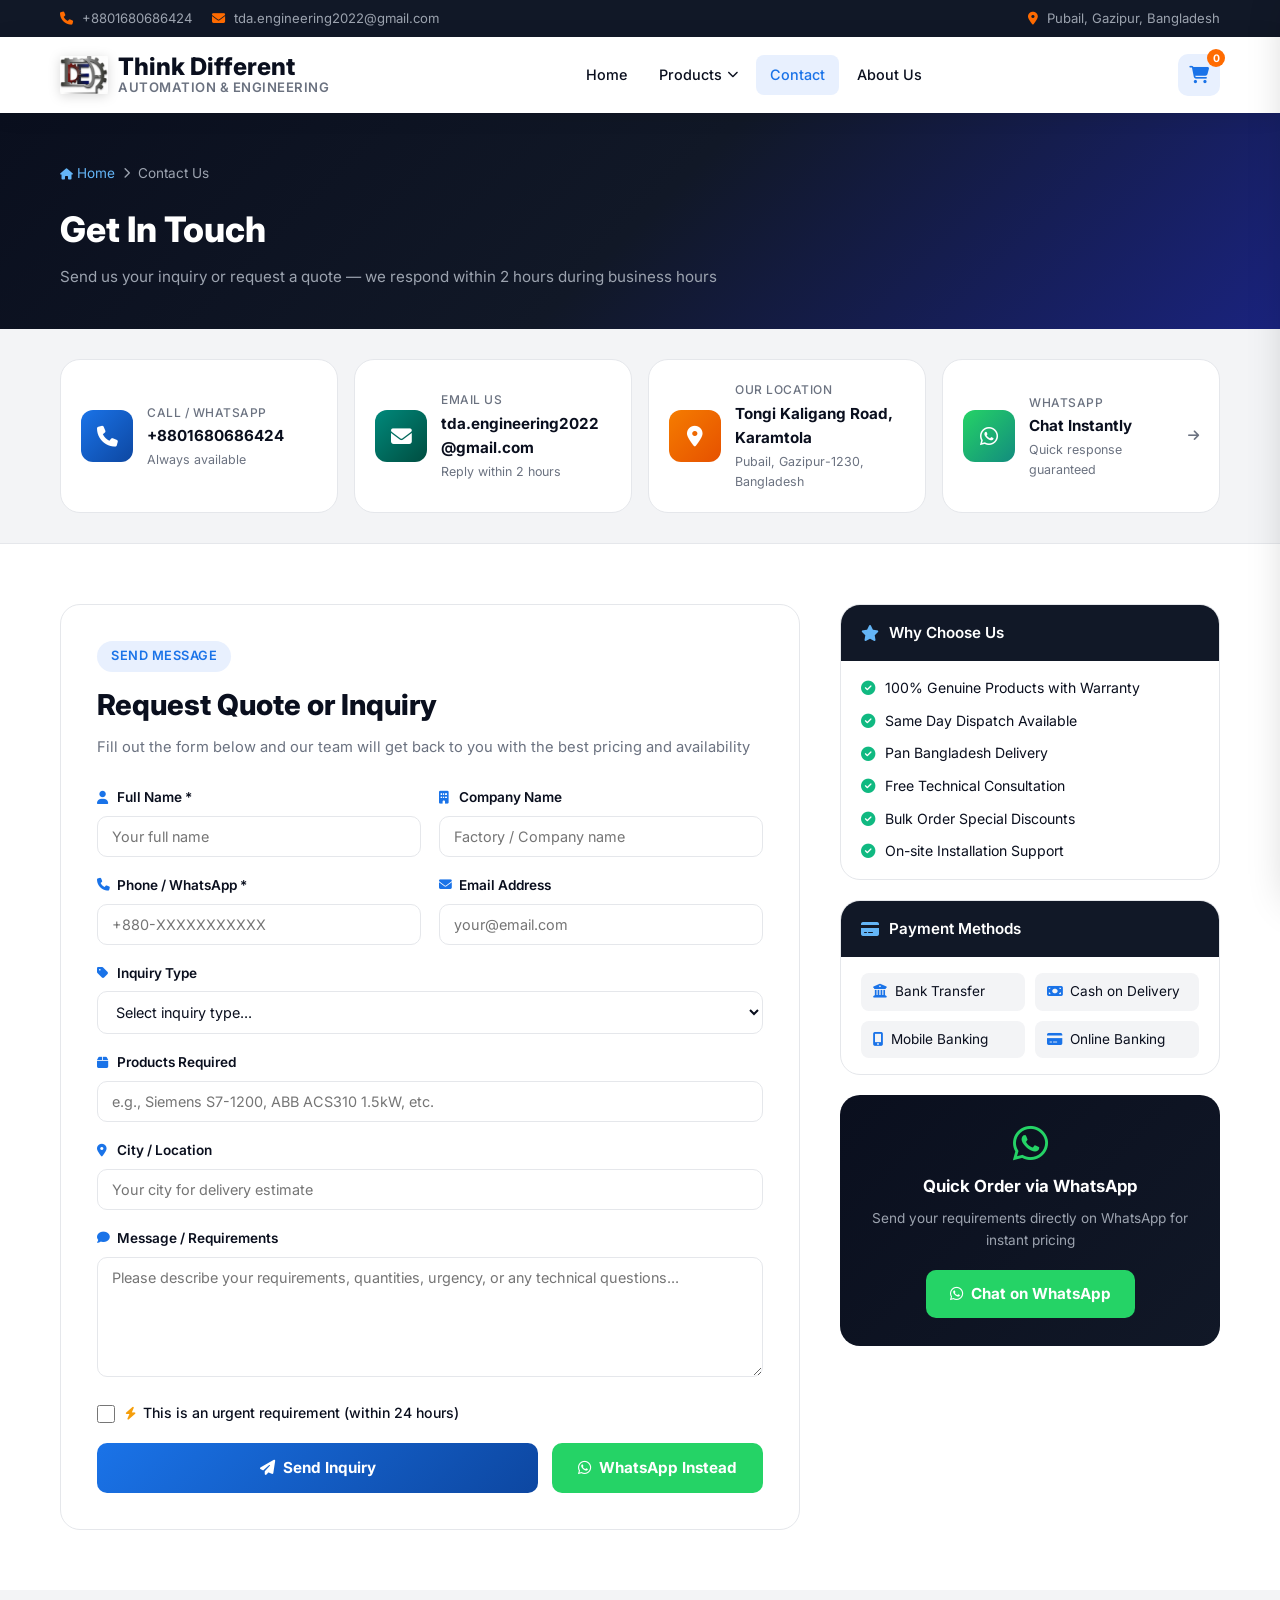
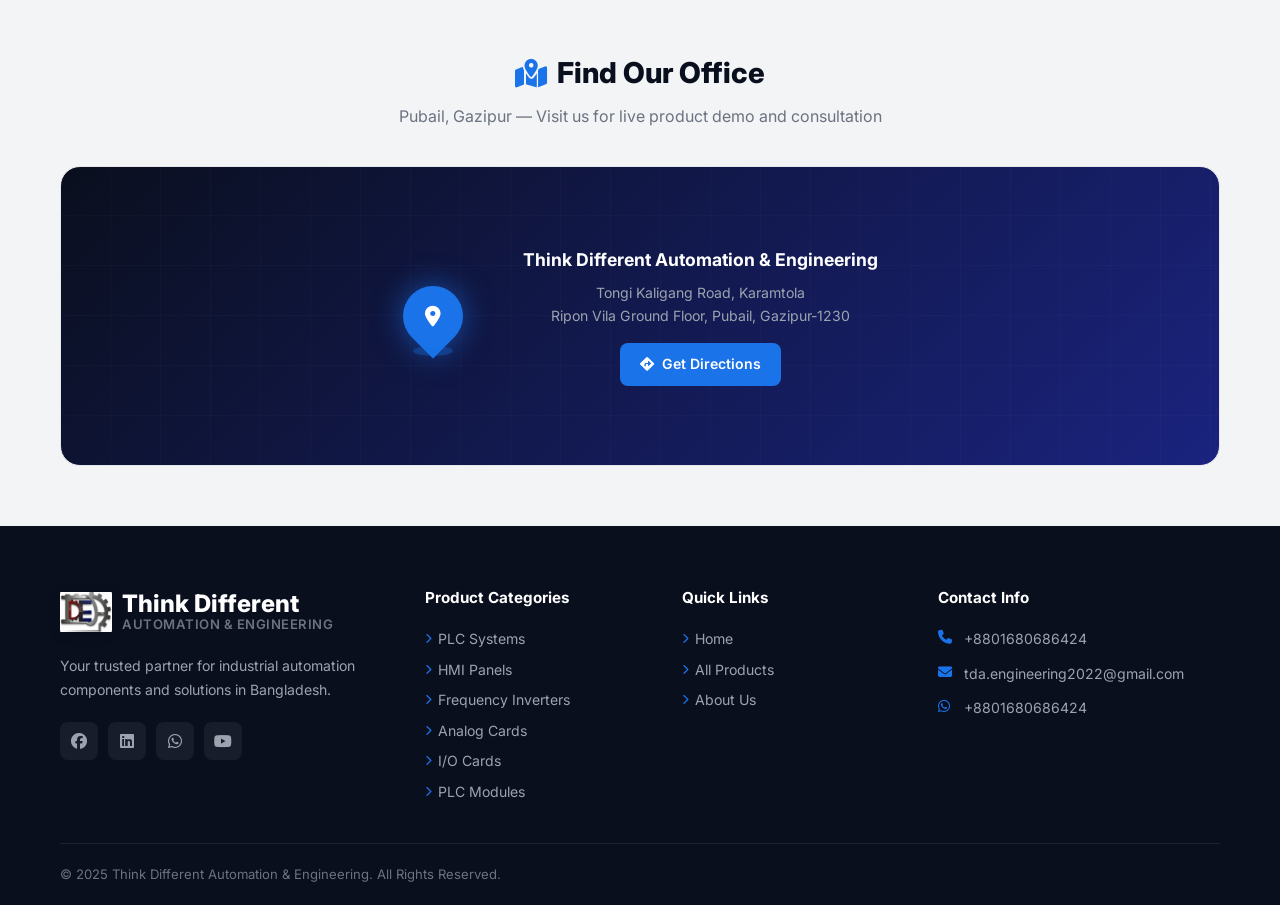
==== contact.html @ ac88e345 "Fix bugs: duplicate div, missing section tag, add About Us nav, fix Maps link" ====
<!DOCTYPE html>
<html lang="en">

<head>
    <meta charset="UTF-8">
    <meta name="viewport" content="width=device-width, initial-scale=1.0">
    <title>Contact Us - Think Different Automation & Engineering</title>
    <link rel="stylesheet" href="css/style.css">
    <link rel="stylesheet" href="css/contact.css">
    <link rel="stylesheet" href="https://cdn.jsdelivr.net/npm/@fortawesome/fontawesome-free@6.4.0/css/all.min.css">
    <link href="https://fonts.googleapis.com/css2?family=Inter:wght@300;400;500;600;700;800&display=swap"
        rel="stylesheet">
</head>

<body>

    <!-- Top Bar -->
    <div class="top-bar">
        <div class="container">
            <div class="top-bar-left">
                <span><i class="fas fa-phone"></i> +8801680686424</span>
                <span><i class="fas fa-envelope"></i> tda.engineering2022@gmail.com</span>
            </div>
            <div class="top-bar-right">
                <span><i class="fas fa-map-marker-alt"></i> Pubail, Gazipur, Bangladesh</span>

            </div>
        </div>
    </div>

    <!-- Header -->
    <header class="header" id="header">
        <div class="container">
            <div class="header-inner">
                <div class="logo" onclick="window.location='index.html'" style="cursor:pointer">
                    <img src="images/logo.png" alt="Think Different Automation & Engineering Logo" class="logo-img">
                    <div class="logo-text">
                        <span class="logo-main">Think Different</span>
                        <span class="logo-sub">Automation & Engineering</span>
                    </div>
                </div>
                <nav class="navbar" id="navbar">
                    <ul class="nav-list">
                        <li><a href="index.html" class="nav-link">Home</a></li>
                        <li class="dropdown">
                            <a href="index.html#categories" class="nav-link">Products <i
                                    class="fas fa-chevron-down"></i></a>
                            <ul class="dropdown-menu">
                                <li><a href="index.html#categories"><i class="fas fa-server"></i> PLC Systems</a></li>
                                <li><a href="index.html#categories"><i class="fas fa-desktop"></i> HMI Panels</a></li>
                                <li><a href="index.html#categories"><i class="fas fa-bolt"></i> Frequency
                                        Inverters</a></li>
                                <li><a href="index.html#categories"><i class="fas fa-wave-square"></i> Analog
                                        Cards</a></li>
                                <li><a href="index.html#categories"><i class="fas fa-plug"></i> Input/Output Cards</a>
                                </li>
                                <li><a href="index.html#categories"><i class="fas fa-puzzle-piece"></i> PLC
                                        Modules</a></li>
                            </ul>
                        </li>
                        <li><a href="contact.html" class="nav-link active">Contact</a></li>
                        <li><a href="index.html#about" class="nav-link">About Us</a></li>
                    </ul>
                </nav>
                <div class="header-actions">
                    <button class="cart-btn" onclick="toggleCart()">
                        <i class="fas fa-shopping-cart"></i>
                        <span class="cart-count" id="cart-count">0</span>
                    </button>
                    <button class="menu-toggle" id="menu-toggle" onclick="toggleMenu()">
                        <i class="fas fa-bars"></i>
                    </button>
                </div>
            </div>
        </div>
    </header>

    <!-- Cart Sidebar -->
    <div class="cart-overlay" id="cart-overlay" onclick="toggleCart()"></div>
    <div class="cart-sidebar" id="cart-sidebar">
        <div class="cart-header">
            <h3><i class="fas fa-shopping-cart"></i> Your Cart</h3>
            <button onclick="toggleCart()"><i class="fas fa-times"></i></button>
        </div>
        <div class="cart-items" id="cart-items">
            <div class="cart-empty">
                <i class="fas fa-box-open"></i>
                <p>Your cart is empty</p>
            </div>
        </div>
        <div class="cart-footer" id="cart-footer" style="display:none;">
            <div class="cart-total">
                <span>Total:</span>
                <span id="cart-total-price">BDT 0</span>
            </div>
            <button class="btn-checkout" onclick="requestQuote()">
                <i class="fas fa-file-invoice"></i> Request Quote
            </button>
        </div>
    </div>

    <!-- Page Hero -->
    <section class="page-hero">
        <div class="container">
            <div class="breadcrumb">
                <a href="index.html"><i class="fas fa-home"></i> Home</a>
                <i class="fas fa-chevron-right"></i>
                <span>Contact Us</span>
            </div>
            <h1>Get In Touch</h1>
            <p>Send us your inquiry or request a quote — we respond within 2 hours during business hours</p>
        </div>
    </section>

    <!-- Contact Info Cards -->
    <section class="contact-info-strip">
        <div class="container">
            <div class="info-cards">
                <div class="info-card">
                    <div class="info-icon" style="background: linear-gradient(135deg, #1a73e8, #0d47a1)">
                        <i class="fas fa-phone"></i>
                    </div>
                    <div class="info-details">
                        <span>Call / WhatsApp</span>
                        <strong>+8801680686424</strong>
                        <small>Always available</small>
                    </div>
                </div>
                <div class="info-card">
                    <div class="info-icon" style="background: linear-gradient(135deg, #00897b, #004d40)">
                        <i class="fas fa-envelope"></i>
                    </div>
                    <div class="info-details">
                        <span>Email Us</span>
                        <strong>tda.engineering2022@gmail.com</strong>
                        <small>Reply within 2 hours</small>
                    </div>
                </div>
                <div class="info-card">
                    <div class="info-icon" style="background: linear-gradient(135deg, #f57c00, #e65100)">
                        <i class="fas fa-map-marker-alt"></i>
                    </div>
                    <div class="info-details">
                        <span>Our Location</span>
                        <strong>Tongi Kaligang Road, Karamtola</strong>
                        <small>Pubail, Gazipur-1230, Bangladesh</small>
                    </div>
                </div>
                <div class="info-card clickable" onclick="window.open('https://wa.me/8801680686424', '_blank')">
                    <div class="info-icon" style="background: linear-gradient(135deg, #25d366, #128c7e)">
                        <i class="fab fa-whatsapp"></i>
                    </div>
                    <div class="info-details">
                        <span>WhatsApp</span>
                        <strong>Chat Instantly</strong>
                        <small>Quick response guaranteed</small>
                    </div>
                    <div class="info-arrow"><i class="fas fa-arrow-right"></i></div>
                </div>
            </div>
        </div>
    </section>

    <!-- Contact Form + Details -->
    <section class="contact-section">
        <div class="container">
            <div class="contact-grid">

                <!-- Contact Form -->
                <div class="contact-form-wrap">
                    <div class="form-header">
                        <span class="section-badge">Send Message</span>
                        <h2>Request Quote or Inquiry</h2>
                        <p>Fill out the form below and our team will get back to you with the best pricing and
                            availability</p>
                    </div>

                    <form id="contact-form" class="contact-form">
                        <div class="form-row">
                            <div class="form-group">
                                <label><i class="fas fa-user"></i> Full Name *</label>
                                <input type="text" name="name" placeholder="Your full name" required>
                            </div>
                            <div class="form-group">
                                <label><i class="fas fa-building"></i> Company Name</label>
                                <input type="text" name="company" placeholder="Factory / Company name">
                            </div>
                        </div>
                        <div class="form-row">
                            <div class="form-group">
                                <label><i class="fas fa-phone"></i> Phone / WhatsApp *</label>
                                <input type="tel" name="phone" placeholder="+880-XXXXXXXXXXX" required>
                            </div>
                            <div class="form-group">
                                <label><i class="fas fa-envelope"></i> Email Address</label>
                                <input type="email" name="email" placeholder="your@email.com">
                            </div>
                        </div>
                        <div class="form-group">
                            <label><i class="fas fa-tag"></i> Inquiry Type</label>
                            <select name="type">
                                <option value="">Select inquiry type...</option>
                                <option value="quote">Request Quote / Price</option>
                                <option value="availability">Check Availability</option>
                                <option value="technical">Technical Support</option>
                                <option value="bulk">Bulk Order Discount</option>
                                <option value="repair">Repair / Service</option>
                                <option value="other">Other</option>
                            </select>
                        </div>
                        <div class="form-group">
                            <label><i class="fas fa-box"></i> Products Required</label>
                            <input type="text" name="products"
                                placeholder="e.g., Siemens S7-1200, ABB ACS310 1.5kW, etc.">
                        </div>
                        <div class="form-group">
                            <label><i class="fas fa-map-marker-alt"></i> City / Location</label>
                            <input type="text" name="city" placeholder="Your city for delivery estimate">
                        </div>
                        <div class="form-group">
                            <label><i class="fas fa-comment"></i> Message / Requirements</label>
                            <textarea name="message" rows="5"
                                placeholder="Please describe your requirements, quantities, urgency, or any technical questions..."></textarea>
                        </div>
                        <div class="form-group">
                            <label class="checkbox-label">
                                <input type="checkbox" name="urgent">
                                <span><i class="fas fa-bolt" style="color:#f59e0b"></i> This is an urgent requirement
                                    (within 24 hours)</span>
                            </label>
                        </div>
                        <div class="form-actions">
                            <button type="submit" class="btn-submit">
                                <i class="fas fa-paper-plane"></i> Send Inquiry
                            </button>
                            <a href="https://wa.me/8801680686424?text=Hello, I need information about your products."
                                class="btn-whatsapp" target="_blank">
                                <i class="fab fa-whatsapp"></i> WhatsApp Instead
                            </a>
                        </div>
                        <div class="form-success" id="form-success" style="display:none">
                            <i class="fas fa-check-circle"></i>
                            <div>
                                <strong>Inquiry Submitted Successfully!</strong>
                                <p>Our team will contact you within 2 hours. Thank you!</p>
                            </div>
                        </div>
                    </form>
                </div>

                <!-- Sidebar Info -->
                <div class="contact-sidebar">

                    <!-- Why Customers Love Us -->
                    <div class="sidebar-card">
                        <div class="sidebar-card-header">
                            <i class="fas fa-star"></i>
                            <h3>Why Choose Us</h3>
                        </div>
                        <div class="trust-list">
                            <div class="trust-item">
                                <i class="fas fa-check-circle"></i>
                                <span>100% Genuine Products with Warranty</span>
                            </div>
                            <div class="trust-item">
                                <i class="fas fa-check-circle"></i>
                                <span>Same Day Dispatch Available</span>
                            </div>
                            <div class="trust-item">
                                <i class="fas fa-check-circle"></i>
                                <span>Pan Bangladesh Delivery</span>
                            </div>
                            <div class="trust-item">
                                <i class="fas fa-check-circle"></i>
                                <span>Free Technical Consultation</span>
                            </div>
                            <div class="trust-item">
                                <i class="fas fa-check-circle"></i>
                                <span>Bulk Order Special Discounts</span>
                            </div>
                            <div class="trust-item">
                                <i class="fas fa-check-circle"></i>
                                <span>On-site Installation Support</span>
                            </div>
                        </div>
                    </div>

                    <!-- Payment Methods -->
                    <div class="sidebar-card">
                        <div class="sidebar-card-header">
                            <i class="fas fa-credit-card"></i>
                            <h3>Payment Methods</h3>
                        </div>
                        <div class="payment-methods">
                            <div class="payment-item"><i class="fas fa-university"></i> Bank Transfer</div>
                            <div class="payment-item"><i class="fas fa-money-bill"></i> Cash on Delivery</div>
                            <div class="payment-item"><i class="fas fa-mobile-alt"></i> Mobile Banking</div>
                            <div class="payment-item"><i class="fas fa-credit-card"></i> Online Banking</div>
                        </div>
                    </div>

                    <!-- Quick Contact -->
                    <div class="sidebar-card cta-card">
                        <i class="fab fa-whatsapp" style="font-size:2.5rem;color:#25d366;margin-bottom:10px"></i>
                        <h3>Quick Order via WhatsApp</h3>
                        <p>Send your requirements directly on WhatsApp for instant pricing</p>
                        <a href="https://wa.me/8801680686424?text=Hello! I need industrial automation parts."
                            target="_blank" class="btn-whatsapp-large">
                            <i class="fab fa-whatsapp"></i> Chat on WhatsApp
                        </a>
                    </div>
                </div>
            </div>
        </div>
    </section>

    <!-- Map Section -->
    <section class="map-section">
        <div class="container">
            <div class="map-header">
                <h2><i class="fas fa-map-marked-alt"></i> Find Our Office</h2>
                <p>Pubail, Gazipur — Visit us for live product demo and consultation</p>
            </div>
            <div class="map-placeholder">
                <div class="map-pin-animation">
                    <div class="map-pin"><i class="fas fa-map-marker-alt"></i></div>
                    <div class="map-pulse"></div>
                </div>
                <div class="map-info">
                    <h3>Think Different Automation & Engineering</h3>
                    <p>Tongi Kaligang Road, Karamtola<br>
                        Ripon Vila Ground Floor, Pubail, Gazipur-1230</p>
                    <a href="https://maps.google.com/?q=Tongi+Kaligang+Road,+Karamtola,+Pubail,+Gazipur,+Bangladesh"
                        target="_blank" class="btn-directions">
                        <i class="fas fa-directions"></i> Get Directions
                    </a>
                </div>
            </div>
        </div>
    </section>

    <!-- Footer -->
    <footer class="footer">
        <div class="container">
            <div class="footer-grid">
                <div class="footer-brand">
                    <div class="logo">
                        <img src="images/logo.png" alt="Think Different Automation & Engineering Logo" class="logo-img">
                        <div class="logo-text">
                            <span class="logo-main">Think Different</span>
                            <span class="logo-sub">Automation & Engineering</span>
                        </div>
                    </div>
                    <p>Your trusted partner for industrial automation components and solutions in Bangladesh.</p>
                    <div class="social-links">
                        <a href="#"><i class="fab fa-facebook"></i></a>
                        <a href="#"><i class="fab fa-linkedin"></i></a>
                        <a href="#"><i class="fab fa-whatsapp"></i></a>
                        <a href="#"><i class="fab fa-youtube"></i></a>
                    </div>
                </div>
                <div class="footer-links">
                    <h4>Product Categories</h4>
                    <ul>
                        <li><a href="index.html#categories"><i class="fas fa-chevron-right"></i> PLC Systems</a></li>
                        <li><a href="index.html#categories"><i class="fas fa-chevron-right"></i> HMI Panels</a></li>
                        <li><a href="index.html#categories"><i class="fas fa-chevron-right"></i> Frequency
                                Inverters</a></li>
                        <li><a href="index.html#categories"><i class="fas fa-chevron-right"></i> Analog Cards</a>
                        </li>
                        <li><a href="index.html#categories"><i class="fas fa-chevron-right"></i> I/O Cards</a></li>
                        <li><a href="index.html#categories"><i class="fas fa-chevron-right"></i> PLC Modules</a></li>
                    </ul>
                </div>
                <div class="footer-links">
                    <h4>Quick Links</h4>
                    <ul>
                        <li><a href="index.html"><i class="fas fa-chevron-right"></i> Home</a></li>
                        <li><a href="index.html#categories"><i class="fas fa-chevron-right"></i> All Products</a></li>
                        <li><a href="index.html#about"><i class="fas fa-chevron-right"></i> About Us</a></li>
                    </ul>
                </div>
                <div class="footer-contact">
                    <h4>Contact Info</h4>
                    <div class="contact-item"><i class="fas fa-phone"></i><span>+8801680686424</span></div>
                    <div class="contact-item"><i class="fas fa-envelope"></i><span>tda.engineering2022@gmail.com</span>
                    </div>
                    <div class="contact-item"><i class="fab fa-whatsapp"></i><span>+8801680686424</span></div>
                </div>
            </div>
            <div class="footer-bottom">
                <p>&copy; 2025 Think Different Automation & Engineering. All Rights Reserved.</p>
            </div>
        </div>
    </footer>

    <!-- Quote Modal -->
    <div class="modal-overlay" id="modal-overlay">
        <div class="modal">
            <div class="modal-header">
                <h3><i class="fas fa-file-invoice"></i> Request a Quote</h3>
                <button onclick="closeModal()"><i class="fas fa-times"></i></button>
            </div>
            <div class="modal-body">
                <p>Your cart items will be sent as a quote request:</p>
                <div id="modal-cart-list"></div>
                <form id="quote-form">
                    <div class="form-row">
                        <div class="form-group">
                            <label>Full Name *</label>
                            <input type="text" placeholder="Your name" required>
                        </div>
                        <div class="form-group">
                            <label>Phone / WhatsApp *</label>
                            <input type="tel" placeholder="+880-XXXXXXXXXXX" required>
                        </div>
                    </div>
                    <div class="form-group">
                        <label>Email</label>
                        <input type="email" placeholder="your@email.com">
                    </div>
                    <div class="form-group">
                        <label>Company Name</label>
                        <input type="text" placeholder="Company or Factory name">
                    </div>
                    <div class="form-group">
                        <label>Additional Notes</label>
                        <textarea placeholder="Delivery location, urgency, special requirements..."></textarea>
                    </div>
                    <button type="submit" class="btn-primary" style="width:100%">
                        <i class="fas fa-paper-plane"></i> Submit Quote Request
                    </button>
                </form>
            </div>
        </div>
    </div>

    <script src="js/products-data.js"></script>
    <script>
        // Mobile menu
        function toggleMenu() {
            const navbar = document.getElementById('navbar');
            const toggle = document.getElementById('menu-toggle');
            navbar.classList.toggle('open');
            toggle.innerHTML = navbar.classList.contains('open')
                ? '<i class="fas fa-times"></i>'
                : '<i class="fas fa-bars"></i>';
        }
        // Header scroll
        window.addEventListener('scroll', () => {
            document.getElementById('header').classList.toggle('scrolled', window.scrollY > 50);
        });
        // Form submit
        document.getElementById('contact-form').addEventListener('submit', function (e) {
            e.preventDefault();

            const btn = this.querySelector('.btn-submit');
            btn.innerHTML = '<i class="fas fa-spinner fa-spin"></i> Arranging Email...';
            btn.disabled = true;

            // Gather form data
            const name = this.querySelector('[name="name"]').value;
            const company = this.querySelector('[name="company"]').value;
            const phone = this.querySelector('[name="phone"]').value;
            const email = this.querySelector('[name="email"]').value;
            const type = this.querySelector('[name="type"]').value;
            const products = this.querySelector('[name="products"]').value;
            const city = this.querySelector('[name="city"]').value;
            const message = this.querySelector('[name="message"]').value;
            const urgent = this.querySelector('[name="urgent"]').checked ? 'Yes' : 'No';

            const subject = encodeURIComponent(`New Inquiry (${type || 'General'}) from ${name}`);
            const bodyText = `Hello Think Different Automation,

I have submitted an inquiry via your website contact form:

Customer Details:
Name: ${name}
Company Form: ${company || 'N/A'}
Phone/WhatsApp: ${phone}
Email: ${email || 'N/A'}
City/Location: ${city || 'N/A'}

Inquiry Type: ${type || 'General'}
Products Required: ${products || 'N/A'}
Urgent Requirement: ${urgent}

Message:
${message || 'N/A'}

Thank you.`;
            const body = encodeURIComponent(bodyText);

            // Open mail client
            window.location.href = `mailto:tda.engineering2022@gmail.com?subject=${subject}&body=${body}`;

            setTimeout(() => {
                this.reset();
                document.getElementById('form-success').style.display = 'flex';
                btn.innerHTML = '<i class="fas fa-paper-plane"></i> Send Inquiry';
                btn.disabled = false;
                setTimeout(() => {
                    document.getElementById('form-success').style.display = 'none';
                }, 5000);
            }, 1500);
        });
    </script>
</body>

</html>
---- css/style.css ----
/* ===== ROOT VARIABLES ===== */
:root {
    --primary: #1a73e8;
    --primary-dark: #0d47a1;
    --primary-light: #e8f0fe;
    --accent: #ff6b00;
    --accent-dark: #e65100;
    --dark: #0a0f1e;
    --dark2: #111827;
    --dark3: #1f2937;
    --gray: #6b7280;
    --gray-light: #f3f4f6;
    --white: #ffffff;
    --border: #e5e7eb;
    --success: #10b981;
    --shadow: 0 4px 24px rgba(0,0,0,0.08);
    --shadow-lg: 0 12px 40px rgba(0,0,0,0.15);
    --radius: 12px;
    --radius-lg: 20px;
    --transition: all 0.3s ease;
}

/* ===== RESET ===== */
*, *::before, *::after { box-sizing: border-box; margin: 0; padding: 0; }
html { scroll-behavior: smooth; }
body {
    font-family: 'Inter', sans-serif;
    background: var(--white);
    color: var(--dark);
    line-height: 1.6;
    overflow-x: hidden;
}
a { text-decoration: none; color: inherit; transition: var(--transition); }
ul { list-style: none; }
img { max-width: 100%; }
button { cursor: pointer; border: none; outline: none; background: none; font-family: inherit; }

.container {
    max-width: 1200px;
    margin: 0 auto;
    padding: 0 20px;
}

/* ===== TOP BAR ===== */
.top-bar {
    background: var(--dark2);
    padding: 8px 0;
    font-size: 0.82rem;
    color: #9ca3af;
}
.top-bar .container {
    display: flex;
    justify-content: space-between;
    align-items: center;
    gap: 10px;
    flex-wrap: wrap;
}
.top-bar-left, .top-bar-right {
    display: flex;
    gap: 20px;
    align-items: center;
}
.top-bar span i {
    margin-right: 5px;
    color: var(--accent);
}

/* ===== HEADER ===== */
.header {
    position: sticky;
    top: 0;
    z-index: 1000;
    background: var(--white);
    box-shadow: 0 2px 20px rgba(0,0,0,0.1);
    transition: var(--transition);
}
.header.scrolled {
    box-shadow: 0 4px 30px rgba(0,0,0,0.15);
}
.header-inner {
    display: flex;
    align-items: center;
    justify-content: space-between;
    gap: 20px;
    padding: 14px 0;
}

/* Logo */
.logo {
    display: flex;
    align-items: center;
    gap: 10px;
    flex-shrink: 0;
}
.logo-icon {
    width: 44px;
    height: 44px;
    background: linear-gradient(135deg, var(--primary), var(--primary-dark));
    border-radius: 10px;
    display: flex;
    align-items: center;
    justify-content: center;
    color: white;
    font-size: 1.3rem;
}
/* Logo Image */
.logo-img {
    width: 48px;
    height: 48px;
    object-fit: contain;
    border-radius: 8px;
    flex-shrink: 0;
    filter: drop-shadow(0 2px 6px rgba(0,0,0,0.15));
    transition: var(--transition);
}
.logo:hover .logo-img {
    transform: scale(1.05);
    filter: drop-shadow(0 4px 10px rgba(0,0,0,0.25));
}
/* Footer logo image - slightly larger */
.footer .logo-img {
    width: 52px;
    height: 52px;
}

.logo-text {
    display: flex;
    flex-direction: column;
    line-height: 1.2;
}
.logo-main {
    font-size: 1.5rem;
    font-weight: 800;
    color: var(--dark);
    line-height: 1.1;
}
.logo-sub {
    font-size: 0.82rem;
    color: var(--gray);
    font-weight: 600;
    letter-spacing: 0.5px;
    text-transform: uppercase;
}

/* Navbar */
.navbar { flex: 1; display: flex; justify-content: center; }
.nav-list {
    display: flex;
    align-items: center;
    gap: 4px;
}
.nav-link {
    padding: 8px 14px;
    border-radius: 8px;
    font-size: 0.9rem;
    font-weight: 500;
    color: var(--dark);
    transition: var(--transition);
    display: flex;
    align-items: center;
    gap: 5px;
}
.nav-link:hover, .nav-link.active {
    color: var(--primary);
    background: var(--primary-light);
}
.nav-link i { font-size: 0.7rem; }

/* Dropdown */
.dropdown { position: relative; }
.dropdown-menu {
    position: absolute;
    top: calc(100% + 8px);
    left: 0;
    background: var(--white);
    border-radius: var(--radius);
    box-shadow: var(--shadow-lg);
    min-width: 220px;
    padding: 8px;
    opacity: 0;
    pointer-events: none;
    transform: translateY(-10px);
    transition: var(--transition);
    border: 1px solid var(--border);
    z-index: 100;
}
.dropdown:hover .dropdown-menu {
    opacity: 1;
    pointer-events: all;
    transform: translateY(0);
}
.dropdown-menu li a {
    display: flex;
    align-items: center;
    gap: 10px;
    padding: 10px 12px;
    border-radius: 8px;
    font-size: 0.88rem;
    color: var(--dark);
    transition: var(--transition);
}
.dropdown-menu li a:hover {
    background: var(--primary-light);
    color: var(--primary);
}
.dropdown-menu li a i {
    width: 18px;
    text-align: center;
    color: var(--primary);
}

/* Header Actions */
.header-actions { display: flex; align-items: center; gap: 10px; }
.cart-btn {
    position: relative;
    width: 42px;
    height: 42px;
    background: var(--primary-light);
    border-radius: 10px;
    display: flex;
    align-items: center;
    justify-content: center;
    font-size: 1.1rem;
    color: var(--primary);
    transition: var(--transition);
}
.cart-btn:hover { background: var(--primary); color: white; }
.cart-count {
    position: absolute;
    top: -5px;
    right: -5px;
    background: var(--accent);
    color: white;
    font-size: 0.65rem;
    font-weight: 700;
    width: 18px;
    height: 18px;
    border-radius: 50%;
    display: flex;
    align-items: center;
    justify-content: center;
}
.menu-toggle {
    display: none;
    width: 42px;
    height: 42px;
    background: var(--gray-light);
    border-radius: 10px;
    align-items: center;
    justify-content: center;
    font-size: 1.1rem;
    color: var(--dark);
}

/* ===== CART SIDEBAR ===== */
.cart-overlay {
    position: fixed;
    inset: 0;
    background: rgba(0,0,0,0.4);
    z-index: 2000;
    opacity: 0;
    pointer-events: none;
    transition: var(--transition);
}
.cart-overlay.active {
    opacity: 1;
    pointer-events: all;
}
.cart-sidebar {
    position: fixed;
    top: 0;
    right: -420px;
    width: 400px;
    height: 100vh;
    background: var(--white);
    z-index: 2001;
    display: flex;
    flex-direction: column;
    box-shadow: -10px 0 40px rgba(0,0,0,0.2);
    transition: right 0.35s cubic-bezier(0.25, 0.46, 0.45, 0.94);
}
.cart-sidebar.open { right: 0; }
.cart-header {
    display: flex;
    justify-content: space-between;
    align-items: center;
    padding: 20px 24px;
    border-bottom: 1px solid var(--border);
    background: var(--dark2);
    color: white;
}
.cart-header h3 {
    font-size: 1.1rem;
    font-weight: 600;
    display: flex;
    align-items: center;
    gap: 8px;
}
.cart-header button {
    color: white;
    font-size: 1.2rem;
    opacity: 0.7;
    transition: var(--transition);
}
.cart-header button:hover { opacity: 1; }
.cart-items {
    flex: 1;
    overflow-y: auto;
    padding: 16px;
}
.cart-empty {
    display: flex;
    flex-direction: column;
    align-items: center;
    justify-content: center;
    height: 100%;
    color: var(--gray);
    gap: 12px;
}
.cart-empty i { font-size: 3rem; opacity: 0.3; }
.cart-item {
    display: flex;
    gap: 12px;
    padding: 14px;
    border: 1px solid var(--border);
    border-radius: var(--radius);
    margin-bottom: 10px;
    align-items: center;
}
.cart-item-icon {
    width: 44px;
    height: 44px;
    background: var(--primary-light);
    border-radius: 8px;
    display: flex;
    align-items: center;
    justify-content: center;
    font-size: 1.2rem;
    color: var(--primary);
    flex-shrink: 0;
}
.cart-item-info { flex: 1; min-width: 0; }
.cart-item-name {
    font-size: 0.85rem;
    font-weight: 600;
    color: var(--dark);
    white-space: nowrap;
    overflow: hidden;
    text-overflow: ellipsis;
}
.cart-item-price { font-size: 0.82rem; color: var(--primary); font-weight: 600; }
.cart-item-qty {
    display: flex;
    align-items: center;
    gap: 8px;
}
.qty-btn {
    width: 26px;
    height: 26px;
    background: var(--gray-light);
    border-radius: 6px;
    font-size: 0.9rem;
    display: flex;
    align-items: center;
    justify-content: center;
    transition: var(--transition);
    font-weight: 700;
}
.qty-btn:hover { background: var(--primary); color: white; }
.qty-num { font-size: 0.9rem; font-weight: 600; min-width: 20px; text-align: center; }
.cart-item-remove { color: #ef4444; font-size: 0.9rem; padding: 4px; transition: var(--transition); }
.cart-item-remove:hover { transform: scale(1.2); }
.cart-footer {
    padding: 16px 24px;
    border-top: 1px solid var(--border);
    background: var(--gray-light);
}
.cart-total {
    display: flex;
    justify-content: space-between;
    font-size: 1rem;
    font-weight: 700;
    margin-bottom: 12px;
}
.btn-checkout {
    width: 100%;
    padding: 12px;
    background: linear-gradient(135deg, var(--primary), var(--primary-dark));
    color: white;
    border-radius: 10px;
    font-size: 0.95rem;
    font-weight: 600;
    display: flex;
    align-items: center;
    justify-content: center;
    gap: 8px;
    transition: var(--transition);
}
.btn-checkout:hover { transform: translateY(-2px); box-shadow: 0 6px 20px rgba(26,115,232,0.4); }

/* ===== HERO SECTION ===== */
.hero {
    background: linear-gradient(135deg, #0a0f1e 0%, #111827 50%, #1a237e 100%);
    padding: 90px 0 80px;
    position: relative;
    overflow: hidden;
    min-height: 80vh;
    display: flex;
    align-items: center;
}
.hero-bg-animation {
    position: absolute;
    inset: 0;
    background: 
        radial-gradient(circle at 20% 50%, rgba(26,115,232,0.15) 0%, transparent 50%),
        radial-gradient(circle at 80% 20%, rgba(255,107,0,0.1) 0%, transparent 40%),
        radial-gradient(circle at 60% 80%, rgba(26,115,232,0.1) 0%, transparent 40%);
    pointer-events: none;
}
.hero .container {
    display: grid;
    grid-template-columns: 1fr 1fr;
    gap: 60px;
    align-items: center;
    position: relative;
    z-index: 1;
}
.hero-badge {
    display: inline-flex;
    align-items: center;
    gap: 6px;
    background: rgba(26,115,232,0.2);
    border: 1px solid rgba(26,115,232,0.4);
    color: #64b5f6;
    padding: 6px 14px;
    border-radius: 50px;
    font-size: 0.8rem;
    font-weight: 500;
    margin-bottom: 20px;
}
.hero-title {
    font-size: 3.2rem;
    font-weight: 800;
    color: white;
    line-height: 1.15;
    margin-bottom: 20px;
}
.gradient-text {
    background: linear-gradient(135deg, #64b5f6, var(--accent));
    -webkit-background-clip: text;
    -webkit-text-fill-color: transparent;
    background-clip: text;
}
.hero-desc {
    color: #9ca3af;
    font-size: 1rem;
    line-height: 1.8;
    margin-bottom: 32px;
}
.hero-btns {
    display: flex;
    gap: 14px;
    flex-wrap: wrap;
    margin-bottom: 40px;
}
.btn-primary {
    display: inline-flex;
    align-items: center;
    gap: 8px;
    padding: 13px 26px;
    background: linear-gradient(135deg, var(--primary), var(--primary-dark));
    color: white;
    border-radius: 10px;
    font-size: 0.95rem;
    font-weight: 600;
    transition: var(--transition);
    border: none;
}
.btn-primary:hover {
    transform: translateY(-3px);
    box-shadow: 0 10px 30px rgba(26,115,232,0.4);
    color: white;
}
.btn-secondary {
    display: inline-flex;
    align-items: center;
    gap: 8px;
    padding: 13px 26px;
    background: rgba(255,255,255,0.08);
    border: 1px solid rgba(255,255,255,0.2);
    color: white;
    border-radius: 10px;
    font-size: 0.95rem;
    font-weight: 600;
    transition: var(--transition);
}
.btn-secondary:hover {
    background: rgba(255,255,255,0.15);
    transform: translateY(-3px);
    color: white;
}
.hero-stats {
    display: flex;
    align-items: center;
    gap: 24px;
    flex-wrap: wrap;
}
.stat { text-align: center; }
.stat-num {
    display: block;
    font-size: 1.6rem;
    font-weight: 800;
    color: white;
}
.stat-label {
    font-size: 0.75rem;
    color: #6b7280;
    font-weight: 500;
    text-transform: uppercase;
    letter-spacing: 0.5px;
}
.stat-divider {
    width: 1px;
    height: 36px;
    background: rgba(255,255,255,0.15);
}

/* Hero Visual */
.hero-visual { display: flex; justify-content: center; align-items: center; }
.hero-circle {
    position: relative;
    width: 380px;
    height: 380px;
    display: flex;
    align-items: center;
    justify-content: center;
}
.circle-ring {
    position: absolute;
    border-radius: 50%;
    border: 1px solid rgba(26,115,232,0.25);
    animation: rotate 20s linear infinite;
}
.ring1 { width: 380px; height: 380px; animation-duration: 25s; }
.ring2 { width: 280px; height: 280px; animation-duration: 18s; animation-direction: reverse; border-color: rgba(255,107,0,0.2); }
.ring3 { width: 180px; height: 180px; animation-duration: 12s; border-color: rgba(26,115,232,0.4); }
@keyframes rotate { from { transform: rotate(0deg); } to { transform: rotate(360deg); } }
.hero-icon-center {
    width: 100px;
    height: 100px;
    background: linear-gradient(135deg, var(--primary), var(--primary-dark));
    border-radius: 50%;
    display: flex;
    align-items: center;
    justify-content: center;
    font-size: 2.5rem;
    color: white;
    box-shadow: 0 0 40px rgba(26,115,232,0.5);
    z-index: 2;
}
.floating-badge {
    position: absolute;
    background: rgba(255,255,255,0.08);
    backdrop-filter: blur(10px);
    border: 1px solid rgba(255,255,255,0.15);
    color: white;
    padding: 8px 14px;
    border-radius: 50px;
    font-size: 0.82rem;
    font-weight: 600;
    display: flex;
    align-items: center;
    gap: 6px;
    white-space: nowrap;
    z-index: 3;
    animation: float 3s ease-in-out infinite;
}
.floating-badge i { color: var(--accent); }
.fb1 { top: 20px; left: 10px; animation-delay: 0s; }
.fb2 { top: 20px; right: 10px; animation-delay: 0.8s; }
.fb3 { bottom: 80px; left: 0px; animation-delay: 1.6s; }
.fb4 { bottom: 80px; right: 0px; animation-delay: 2.4s; }
@keyframes float {
    0%, 100% { transform: translateY(0); }
    50% { transform: translateY(-8px); }
}

/* ===== BRANDS BAR ===== */
.brands-bar {
    background: var(--dark2);
    padding: 18px 0;
    overflow: hidden;
}
.brands-title {
    text-align: center;
    color: #6b7280;
    font-size: 0.8rem;
    text-transform: uppercase;
    letter-spacing: 1px;
    margin-bottom: 12px;
}
.brands-scroll {
    display: flex;
    gap: 40px;
    overflow: hidden;
    position: relative;
    mask-image: linear-gradient(90deg, transparent, black 10%, black 90%, transparent);
}
.brands-scroll {
    animation: scroll-brands 20s linear infinite;
    width: max-content;
}
@keyframes scroll-brands {
    from { transform: translateX(0); }
    to { transform: translateX(-50%); }
}
.brand-item {
    color: #6b7280;
    font-size: 0.9rem;
    font-weight: 700;
    letter-spacing: 1px;
    text-transform: uppercase;
    white-space: nowrap;
    transition: var(--transition);
}
.brand-item:hover { color: var(--primary); }

/* ===== SECTIONS ===== */
.section-header {
    text-align: center;
    margin-bottom: 50px;
}
.section-badge {
    display: inline-block;
    background: var(--primary-light);
    color: var(--primary);
    padding: 5px 14px;
    border-radius: 50px;
    font-size: 0.8rem;
    font-weight: 600;
    letter-spacing: 0.5px;
    margin-bottom: 12px;
    text-transform: uppercase;
}
.section-header h2 {
    font-size: 2.2rem;
    font-weight: 800;
    color: var(--dark);
    margin-bottom: 12px;
}
.section-header p { color: var(--gray); font-size: 1rem; max-width: 580px; margin: 0 auto; }
.section-header.light h2 { color: white; }
.section-header.light p { color: #9ca3af; }
.section-header.light .section-badge {
    background: rgba(255,255,255,0.1);
    color: #64b5f6;
}

/* ===== CATEGORIES ===== */
.categories { padding: 80px 0; background: var(--gray-light); }
.categories-grid {
    display: grid;
    grid-template-columns: repeat(auto-fit, minmax(340px, 1fr));
    gap: 20px;
}
.cat-card {
    background: var(--white);
    border-radius: var(--radius-lg);
    padding: 24px;
    display: flex;
    align-items: center;
    gap: 18px;
    cursor: pointer;
    transition: var(--transition);
    border: 1px solid var(--border);
    position: relative;
    overflow: hidden;
}
.cat-card::after {
    content: '';
    position: absolute;
    inset: 0;
    background: linear-gradient(135deg, rgba(26,115,232,0.02), transparent);
    opacity: 0;
    transition: var(--transition);
}
.cat-card:hover {
    transform: translateY(-4px);
    box-shadow: var(--shadow-lg);
    border-color: rgba(26,115,232,0.2);
}
.cat-card:hover::after { opacity: 1; }
.cat-icon {
    width: 60px;
    height: 60px;
    border-radius: 14px;
    display: flex;
    align-items: center;
    justify-content: center;
    font-size: 1.5rem;
    color: white;
    flex-shrink: 0;
}
.cat-info { flex: 1; min-width: 0; }
.cat-info h3 { font-size: 1rem; font-weight: 700; color: var(--dark); margin-bottom: 4px; }
.cat-info p { font-size: 0.82rem; color: var(--gray); line-height: 1.5; margin-bottom: 8px; }
.cat-brands {
    display: flex;
    gap: 6px;
    flex-wrap: wrap;
}
.cat-brands span {
    background: var(--gray-light);
    color: var(--gray);
    padding: 2px 8px;
    border-radius: 4px;
    font-size: 0.72rem;
    font-weight: 600;
}
.cat-arrow {
    width: 36px;
    height: 36px;
    background: var(--gray-light);
    border-radius: 50%;
    display: flex;
    align-items: center;
    justify-content: center;
    color: var(--gray);
    flex-shrink: 0;
    transition: var(--transition);
}
.cat-card:hover .cat-arrow {
    background: var(--primary);
    color: white;
    transform: translateX(4px);
}

/* ===== FEATURED PRODUCTS ===== */
.featured-products { padding: 80px 0; background: var(--white); }
.filter-tabs {
    display: flex;
    gap: 8px;
    flex-wrap: wrap;
    margin-bottom: 36px;
    justify-content: center;
}
.filter-btn {
    padding: 8px 20px;
    background: var(--gray-light);
    border-radius: 50px;
    font-size: 0.88rem;
    font-weight: 600;
    color: var(--gray);
    transition: var(--transition);
}
.filter-btn.active, .filter-btn:hover {
    background: var(--primary);
    color: white;
}
.products-grid {
    display: grid;
    grid-template-columns: repeat(auto-fill, minmax(260px, 1fr));
    gap: 24px;
}
.product-card {
    background: var(--white);
    border-radius: var(--radius-lg);
    border: 1px solid var(--border);
    overflow: hidden;
    transition: var(--transition);
    display: flex;
    flex-direction: column;
}
.product-card:hover {
    transform: translateY(-5px);
    box-shadow: var(--shadow-lg);
    border-color: rgba(26,115,232,0.2);
}
.product-img {
    height: 180px;
    display: flex;
    align-items: center;
    justify-content: center;
    font-size: 4rem;
    background: linear-gradient(135deg, #f0f4ff, #e8f0fe);
    position: relative;
}
.product-badge {
    position: absolute;
    top: 12px;
    left: 12px;
    background: var(--accent);
    color: white;
    padding: 3px 10px;
    border-radius: 6px;
    font-size: 0.72rem;
    font-weight: 700;
}
.product-badge.new { background: var(--success); }
.product-badge.sale { background: #ef4444; }
.product-body { padding: 18px; flex: 1; display: flex; flex-direction: column; }
.product-brand {
    font-size: 0.75rem;
    font-weight: 700;
    color: var(--primary);
    text-transform: uppercase;
    letter-spacing: 0.5px;
    margin-bottom: 6px;
}
.product-name {
    font-size: 0.95rem;
    font-weight: 700;
    color: var(--dark);
    margin-bottom: 8px;
    line-height: 1.4;
}
.product-desc {
    font-size: 0.82rem;
    color: var(--gray);
    line-height: 1.5;
    margin-bottom: 12px;
    flex: 1;
}
.product-meta {
    display: flex;
    gap: 8px;
    flex-wrap: wrap;
    margin-bottom: 14px;
}
.product-tag {
    background: var(--gray-light);
    padding: 2px 8px;
    border-radius: 4px;
    font-size: 0.72rem;
    color: var(--gray);
    font-weight: 500;
}
.product-footer {
    display: flex;
    align-items: center;
    justify-content: space-between;
    gap: 10px;
    padding-top: 12px;
    border-top: 1px solid var(--border);
}
.product-price {
    font-size: 1.05rem;
    font-weight: 800;
    color: var(--dark);
}
.product-price .old-price {
    font-size: 0.8rem;
    color: var(--gray);
    text-decoration: line-through;
    font-weight: 400;
    display: block;
}
.btn-add-cart {
    display: inline-flex;
    align-items: center;
    gap: 6px;
    padding: 8px 14px;
    background: var(--primary);
    color: white;
    border-radius: 8px;
    font-size: 0.82rem;
    font-weight: 600;
    transition: var(--transition);
    white-space: nowrap;
}
.btn-add-cart:hover {
    background: var(--primary-dark);
    transform: scale(1.05);
}
.btn-add-cart.added {
    background: var(--success);
}
.view-all-wrap { text-align: center; margin-top: 40px; }
.btn-outline {
    display: inline-flex;
    align-items: center;
    gap: 8px;
    padding: 13px 30px;
    border: 2px solid var(--primary);
    color: var(--primary);
    border-radius: 10px;
    font-size: 0.95rem;
    font-weight: 600;
    transition: var(--transition);
}
.btn-outline:hover {
    background: var(--primary);
    color: white;
    transform: translateY(-3px);
    box-shadow: 0 8px 24px rgba(26,115,232,0.3);
}

/* ===== WHY US ===== */
.why-us {
    padding: 80px 0;
    background: linear-gradient(135deg, #0a0f1e, #111827);
}
.features-grid {
    display: grid;
    grid-template-columns: repeat(auto-fill, minmax(300px, 1fr));
    gap: 24px;
}
.feature-card {
    background: rgba(255,255,255,0.04);
    border: 1px solid rgba(255,255,255,0.08);
    border-radius: var(--radius-lg);
    padding: 28px;
    transition: var(--transition);
}
.feature-card:hover {
    background: rgba(26,115,232,0.1);
    border-color: rgba(26,115,232,0.3);
    transform: translateY(-4px);
}
.feature-icon {
    width: 52px;
    height: 52px;
    background: linear-gradient(135deg, var(--primary), var(--primary-dark));
    border-radius: 12px;
    display: flex;
    align-items: center;
    justify-content: center;
    font-size: 1.3rem;
    color: white;
    margin-bottom: 16px;
}
.feature-card h3 { font-size: 1rem; font-weight: 700; color: white; margin-bottom: 8px; }
.feature-card p { font-size: 0.88rem; color: #9ca3af; line-height: 1.6; }

/* ===== ABOUT ===== */
.about { padding: 80px 0; background: var(--white); }
.about-grid {
    display: grid;
    grid-template-columns: 1fr 1fr;
    gap: 60px;
    align-items: center;
}
.about-content .section-badge { display: inline-block; margin-bottom: 14px; }
.about-content h2 {
    font-size: 2rem;
    font-weight: 800;
    color: var(--dark);
    margin-bottom: 16px;
    line-height: 1.3;
}
.about-content p { color: var(--gray); font-size: 0.95rem; line-height: 1.8; margin-bottom: 16px; }
.about-highlights { margin: 24px 0; display: flex; flex-direction: column; gap: 10px; }
.highlight {
    display: flex;
    align-items: center;
    gap: 10px;
    font-size: 0.9rem;
    font-weight: 500;
    color: var(--dark);
}
.highlight i { color: var(--success); font-size: 1rem; }
.about-stats-grid {
    display: grid;
    grid-template-columns: 1fr 1fr;
    gap: 20px;
}
.about-stat-card {
    background: var(--gray-light);
    border-radius: var(--radius-lg);
    padding: 28px 20px;
    text-align: center;
    transition: var(--transition);
    border: 1px solid var(--border);
}
.about-stat-card:hover {
    background: var(--primary);
    transform: translateY(-4px);
    box-shadow: var(--shadow-lg);
}
.about-stat-card:hover .about-stat-num,
.about-stat-card:hover .about-stat-label { color: white; }
.about-stat-card:hover .about-stat-icon { background: rgba(255,255,255,0.15); }
.about-stat-icon {
    width: 50px;
    height: 50px;
    background: white;
    border-radius: 12px;
    display: flex;
    align-items: center;
    justify-content: center;
    font-size: 1.3rem;
    color: var(--primary);
    margin: 0 auto 14px;
    transition: var(--transition);
}
.about-stat-num {
    font-size: 2.2rem;
    font-weight: 800;
    color: var(--dark);
    margin-bottom: 4px;
    transition: var(--transition);
}
.about-stat-label {
    font-size: 0.82rem;
    color: var(--gray);
    font-weight: 500;
    transition: var(--transition);
}

/* ===== TESTIMONIALS ===== */
.testimonials { padding: 80px 0; background: var(--gray-light); }
.testimonials-grid {
    display: grid;
    grid-template-columns: repeat(auto-fit, minmax(300px, 1fr));
    gap: 24px;
}
.testimonial-card {
    background: var(--white);
    border-radius: var(--radius-lg);
    padding: 28px;
    border: 1px solid var(--border);
    transition: var(--transition);
}
.testimonial-card:hover {
    transform: translateY(-4px);
    box-shadow: var(--shadow-lg);
    border-color: rgba(26,115,232,0.2);
}
.stars { color: #fbbf24; font-size: 1.1rem; margin-bottom: 14px; letter-spacing: 2px; }
.testimonial-card > p {
    color: var(--gray);
    font-size: 0.92rem;
    line-height: 1.7;
    margin-bottom: 20px;
    font-style: italic;
}
.testimonial-author {
    display: flex;
    align-items: center;
    gap: 12px;
}
.author-avatar {
    width: 44px;
    height: 44px;
    background: linear-gradient(135deg, var(--primary), var(--primary-dark));
    border-radius: 50%;
    display: flex;
    align-items: center;
    justify-content: center;
    color: white;
    font-size: 0.8rem;
    font-weight: 700;
}
.testimonial-author strong { display: block; font-size: 0.9rem; color: var(--dark); }
.testimonial-author span { font-size: 0.78rem; color: var(--gray); }

/* ===== CTA BANNER ===== */
.cta-banner {
    background: linear-gradient(135deg, var(--primary), var(--primary-dark));
    padding: 50px 0;
}
.cta-content {
    display: flex;
    align-items: center;
    justify-content: space-between;
    gap: 30px;
    flex-wrap: wrap;
}
.cta-text h2 { font-size: 1.8rem; font-weight: 800; color: white; margin-bottom: 8px; }
.cta-text p { color: rgba(255,255,255,0.8); font-size: 1rem; }
.cta-actions { display: flex; gap: 14px; flex-wrap: wrap; }
.btn-white {
    display: inline-flex;
    align-items: center;
    gap: 8px;
    padding: 13px 26px;
    background: white;
    color: var(--primary);
    border-radius: 10px;
    font-size: 0.95rem;
    font-weight: 700;
    transition: var(--transition);
}
.btn-white:hover { transform: translateY(-3px); box-shadow: 0 8px 24px rgba(0,0,0,0.2); color: var(--primary); }
.btn-whatsapp {
    display: inline-flex;
    align-items: center;
    gap: 8px;
    padding: 13px 26px;
    background: #25d366;
    color: white;
    border-radius: 10px;
    font-size: 0.95rem;
    font-weight: 700;
    transition: var(--transition);
}
.btn-whatsapp:hover { transform: translateY(-3px); box-shadow: 0 8px 24px rgba(37,211,102,0.4); color: white; }

/* ===== FOOTER ===== */
.footer { background: var(--dark); padding: 60px 0 0; }
.footer-grid {
    display: grid;
    grid-template-columns: 1.5fr 1fr 1fr 1.3fr;
    gap: 40px;
    padding-bottom: 40px;
    border-bottom: 1px solid rgba(255,255,255,0.08);
}
.footer .logo-main { color: white; }
.footer .logo-sub { color: #6b7280; }
.footer-brand p {
    color: #9ca3af;
    font-size: 0.88rem;
    line-height: 1.7;
    margin: 16px 0 20px;
}
.social-links { display: flex; gap: 10px; }
.social-links a {
    width: 38px;
    height: 38px;
    background: rgba(255,255,255,0.06);
    border-radius: 8px;
    display: flex;
    align-items: center;
    justify-content: center;
    color: #9ca3af;
    font-size: 1rem;
    transition: var(--transition);
}
.social-links a:hover { background: var(--primary); color: white; transform: translateY(-2px); }
.footer-links h4, .footer-contact h4 {
    font-size: 0.95rem;
    font-weight: 700;
    color: white;
    margin-bottom: 18px;
}
.footer-links ul { display: flex; flex-direction: column; gap: 8px; }
.footer-links ul a {
    color: #9ca3af;
    font-size: 0.88rem;
    display: flex;
    align-items: center;
    gap: 6px;
    transition: var(--transition);
}
.footer-links ul a i { font-size: 0.65rem; color: var(--primary); }
.footer-links ul a:hover { color: white; padding-left: 4px; }
.contact-item {
    display: flex;
    align-items: flex-start;
    gap: 10px;
    margin-bottom: 12px;
    color: #9ca3af;
    font-size: 0.88rem;
}
.contact-item i { color: var(--primary); width: 16px; margin-top: 2px; flex-shrink: 0; }
.footer-bottom {
    padding: 20px 0;
    display: flex;
    justify-content: space-between;
    align-items: center;
    flex-wrap: wrap;
    gap: 10px;
}
.footer-bottom p { color: #6b7280; font-size: 0.82rem; }

/* ===== SCROLL TO TOP ===== */
.scroll-top {
    position: fixed;
    bottom: 30px;
    right: 30px;
    width: 46px;
    height: 46px;
    background: var(--primary);
    color: white;
    border-radius: 50%;
    font-size: 1rem;
    display: flex;
    align-items: center;
    justify-content: center;
    box-shadow: var(--shadow-lg);
    opacity: 0;
    pointer-events: none;
    transition: var(--transition);
    z-index: 999;
}
.scroll-top.visible { opacity: 1; pointer-events: all; }
.scroll-top:hover { transform: translateY(-4px); background: var(--primary-dark); }

/* ===== MODAL ===== */
.modal-overlay {
    position: fixed;
    inset: 0;
    background: rgba(0,0,0,0.5);
    z-index: 3000;
    display: flex;
    align-items: center;
    justify-content: center;
    padding: 20px;
    opacity: 0;
    pointer-events: none;
    transition: var(--transition);
}
.modal-overlay.active {
    opacity: 1;
    pointer-events: all;
}
.modal {
    background: var(--white);
    border-radius: var(--radius-lg);
    width: 100%;
    max-width: 560px;
    max-height: 90vh;
    overflow-y: auto;
    transform: translateY(30px);
    transition: var(--transition);
}
.modal-overlay.active .modal { transform: translateY(0); }
.modal-header {
    display: flex;
    justify-content: space-between;
    align-items: center;
    padding: 20px 24px;
    border-bottom: 1px solid var(--border);
    background: var(--dark2);
    color: white;
    border-radius: var(--radius-lg) var(--radius-lg) 0 0;
}
.modal-header h3 { font-size: 1.05rem; font-weight: 600; display: flex; align-items: center; gap: 8px; }
.modal-header button { color: white; font-size: 1.2rem; opacity: 0.7; transition: var(--transition); }
.modal-header button:hover { opacity: 1; }
.modal-body { padding: 24px; }
.modal-body > p { color: var(--gray); font-size: 0.88rem; margin-bottom: 16px; }
#modal-cart-list {
    background: var(--gray-light);
    border-radius: var(--radius);
    padding: 14px;
    margin-bottom: 20px;
    max-height: 150px;
    overflow-y: auto;
    font-size: 0.85rem;
    color: var(--dark);
}
.form-row { display: grid; grid-template-columns: 1fr 1fr; gap: 16px; }
.form-group { margin-bottom: 16px; }
.form-group label { display: block; font-size: 0.85rem; font-weight: 600; color: var(--dark); margin-bottom: 6px; }
.form-group input, .form-group textarea {
    width: 100%;
    padding: 10px 14px;
    border: 1px solid var(--border);
    border-radius: 8px;
    font-size: 0.9rem;
    font-family: inherit;
    transition: var(--transition);
    color: var(--dark);
}
.form-group input:focus, .form-group textarea:focus {
    outline: none;
    border-color: var(--primary);
    box-shadow: 0 0 0 3px var(--primary-light);
}
.form-group textarea { resize: vertical; min-height: 80px; }

/* ===== RESPONSIVE ===== */
@media (max-width: 1024px) {
    .hero-title { font-size: 2.5rem; }
    .footer-grid { grid-template-columns: 1fr 1fr; }
    .about-grid { grid-template-columns: 1fr; }
    .hero .container { grid-template-columns: 1fr; }
    .hero-visual { display: none; }
}

@media (max-width: 768px) {
    .top-bar .container { justify-content: center; }
    .top-bar-right { display: none; }
    .navbar { 
        position: fixed;
        top: 70px;
        left: 0;
        right: 0;
        background: white;
        padding: 20px;
        box-shadow: var(--shadow-lg);
        transform: translateY(-120%);
        opacity: 0;
        transition: var(--transition);
        z-index: 999;
    }
    .navbar.open {
        transform: translateY(0);
        opacity: 1;
    }
    .nav-list { flex-direction: column; align-items: stretch; gap: 4px; }
    .nav-link { justify-content: space-between; }
    .dropdown-menu {
        position: static;
        opacity: 1;
        pointer-events: all;
        transform: none;
        box-shadow: none;
        border: none;
        background: var(--gray-light);
        border-radius: var(--radius);
        display: none;
    }
    .dropdown.open .dropdown-menu { display: block; }
    .menu-toggle { display: flex; }
    .hero { padding: 60px 0; }
    .hero-title { font-size: 2rem; }
    .hero-stats { gap: 16px; }
    .categories-grid { grid-template-columns: 1fr; }
    .footer-grid { grid-template-columns: 1fr 1fr; gap: 30px; }
    .cta-content { flex-direction: column; text-align: center; }
    .cart-sidebar { width: 100%; right: -100%; }
    .form-row { grid-template-columns: 1fr; }
}

@media (max-width: 480px) {
    .hero-title { font-size: 1.8rem; }
    .hero-btns { flex-direction: column; }
    .section-header h2 { font-size: 1.7rem; }
    .footer-grid { grid-template-columns: 1fr; }
    .footer-bottom { justify-content: center; text-align: center; }
    .stat-num { font-size: 1.3rem; }
    .hero-stats { gap: 12px; }
    .stat-divider { display: none; }
}
---- css/contact.css ----
/* ===== CONTACT PAGE STYLES ===== */

/* Page Hero - reused from products.css */
.page-hero {
    background: linear-gradient(135deg, #0a0f1e, #111827, #1a237e);
    padding: 50px 0 40px;
    color: white;
}

.breadcrumb {
    display: flex;
    align-items: center;
    gap: 8px;
    font-size: 0.85rem;
    margin-bottom: 16px;
    color: #9ca3af;
}

.breadcrumb a {
    color: #64b5f6;
}

.breadcrumb a:hover {
    color: white;
}

.breadcrumb i {
    font-size: 0.7rem;
}

.page-hero h1 {
    font-size: 2.2rem;
    font-weight: 800;
    margin-bottom: 8px;
}

.page-hero p {
    color: #9ca3af;
    font-size: 0.95rem;
}

/* ===== INFO STRIP ===== */
.contact-info-strip {
    background: var(--gray-light);
    padding: 30px 0;
    border-bottom: 1px solid var(--border);
}

.info-cards {
    display: grid;
    grid-template-columns: repeat(auto-fit, minmax(220px, 1fr));
    gap: 16px;
}

.info-card {
    background: var(--white);
    border-radius: var(--radius-lg);
    padding: 20px;
    display: flex;
    align-items: center;
    gap: 14px;
    border: 1px solid var(--border);
    transition: var(--transition);
    position: relative;
}

.info-card.clickable {
    cursor: pointer;
}

.info-card:hover {
    transform: translateY(-3px);
    box-shadow: var(--shadow);
}

.info-icon {
    width: 52px;
    height: 52px;
    border-radius: 12px;
    display: flex;
    align-items: center;
    justify-content: center;
    font-size: 1.3rem;
    color: white;
    flex-shrink: 0;
}

.info-details {
    display: flex;
    flex-direction: column;
    gap: 2px;
    flex: 1;
    min-width: 0;
    overflow: hidden;
}

.info-details strong {
    word-break: break-all;
    font-size: 0.9rem;
    color: var(--dark);
    font-weight: 700;
}

.info-details span {
    font-size: 0.75rem;
    color: var(--gray);
    font-weight: 500;
    text-transform: uppercase;
    letter-spacing: 0.5px;
}

.info-details strong {
    font-size: 0.95rem;
    color: var(--dark);
    font-weight: 700;
}

.info-details small {
    font-size: 0.78rem;
    color: var(--gray);
}

.info-arrow {
    color: var(--gray);
    font-size: 0.8rem;
    transition: var(--transition);
}

.info-card:hover .info-arrow {
    color: var(--primary);
    transform: translateX(4px);
}

/* ===== CONTACT SECTION ===== */
.contact-section {
    padding: 60px 0;
}

.contact-grid {
    display: grid;
    grid-template-columns: 1fr 380px;
    gap: 40px;
    align-items: start;
}

/* Form Wrap */
.contact-form-wrap {
    background: var(--white);
    border-radius: var(--radius-lg);
    border: 1px solid var(--border);
    padding: 36px;
}

.form-header {
    margin-bottom: 28px;
}

.form-header .section-badge {
    margin-bottom: 10px;
}

.form-header h2 {
    font-size: 1.8rem;
    font-weight: 800;
    color: var(--dark);
    margin-bottom: 8px;
}

.form-header p {
    color: var(--gray);
    font-size: 0.92rem;
}

/* Contact Form */
.contact-form .form-row {
    display: grid;
    grid-template-columns: 1fr 1fr;
    gap: 18px;
    margin-bottom: 0;
}

.contact-form .form-group {
    margin-bottom: 18px;
}

.contact-form .form-group label {
    display: flex;
    align-items: center;
    gap: 6px;
    font-size: 0.85rem;
    font-weight: 600;
    color: var(--dark);
    margin-bottom: 7px;
}

.contact-form .form-group label i {
    color: var(--primary);
    font-size: 0.8rem;
    width: 14px;
}

.contact-form input,
.contact-form select,
.contact-form textarea {
    width: 100%;
    padding: 11px 14px;
    border: 1.5px solid var(--border);
    border-radius: 10px;
    font-size: 0.9rem;
    font-family: inherit;
    color: var(--dark);
    background: var(--white);
    transition: var(--transition);
}

.contact-form input:focus,
.contact-form select:focus,
.contact-form textarea:focus {
    outline: none;
    border-color: var(--primary);
    box-shadow: 0 0 0 3px var(--primary-light);
}

.contact-form textarea {
    resize: vertical;
    min-height: 120px;
}

.contact-form select {
    cursor: pointer;
}

.checkbox-label {
    display: flex !important;
    flex-direction: row !important;
    align-items: center !important;
    gap: 10px !important;
    cursor: pointer;
    font-size: 0.88rem !important;
    font-weight: 500 !important;
    color: var(--dark) !important;
}

.checkbox-label input[type="checkbox"] {
    width: 18px;
    height: 18px;
    accent-color: var(--primary);
    flex-shrink: 0;
}

.form-actions {
    display: flex;
    gap: 14px;
    flex-wrap: wrap;
    margin-top: 8px;
}

.btn-submit {
    flex: 1;
    padding: 13px 24px;
    background: linear-gradient(135deg, var(--primary), var(--primary-dark));
    color: white;
    border-radius: 10px;
    font-size: 0.95rem;
    font-weight: 700;
    display: flex;
    align-items: center;
    justify-content: center;
    gap: 8px;
    border: none;
    cursor: pointer;
    transition: var(--transition);
    font-family: inherit;
    min-width: 140px;
}

.btn-submit:hover:not(:disabled) {
    transform: translateY(-2px);
    box-shadow: 0 8px 24px rgba(26, 115, 232, 0.4);
}

.btn-submit:disabled {
    opacity: 0.7;
    cursor: not-allowed;
}

.form-success {
    margin-top: 16px;
    background: #d1fae5;
    border: 1px solid #6ee7b7;
    border-radius: 10px;
    padding: 16px;
    display: none;
    align-items: center;
    gap: 14px;
    color: #065f46;
}

.form-success i {
    font-size: 1.8rem;
    color: var(--success);
    flex-shrink: 0;
}

.form-success strong {
    display: block;
    font-size: 0.95rem;
    margin-bottom: 3px;
}

.form-success p {
    font-size: 0.85rem;
    margin: 0;
}

/* ===== SIDEBAR ===== */
.contact-sidebar {
    display: flex;
    flex-direction: column;
    gap: 20px;
}

.sidebar-card {
    background: var(--white);
    border: 1px solid var(--border);
    border-radius: var(--radius-lg);
    overflow: hidden;
}

.sidebar-card-header {
    display: flex;
    align-items: center;
    gap: 10px;
    padding: 16px 20px;
    background: var(--dark2);
    color: white;
    font-size: 0.95rem;
}

.sidebar-card-header i {
    font-size: 1rem;
    color: #64b5f6;
}

.sidebar-card-header h3 {
    font-size: 0.95rem;
    font-weight: 600;
}

/* Hours */
.hours-list {
    padding: 16px 20px;
}

.hour-item {
    display: flex;
    justify-content: space-between;
    align-items: center;
    padding: 8px 0;
    border-bottom: 1px solid var(--border);
    font-size: 0.85rem;
}

.hour-item:last-child {
    border-bottom: none;
}

.hour-item span:first-child {
    color: var(--gray);
    font-weight: 500;
}

.open {
    color: var(--success);
    font-weight: 600;
}

.closed {
    color: #ef4444;
    font-weight: 600;
}

/* Trust List */
.trust-list {
    padding: 16px 20px;
    display: flex;
    flex-direction: column;
    gap: 10px;
}

.trust-item {
    display: flex;
    align-items: center;
    gap: 10px;
    font-size: 0.88rem;
    color: var(--dark);
}

.trust-item i {
    color: var(--success);
    font-size: 0.9rem;
    flex-shrink: 0;
}

/* Payment */
.payment-methods {
    padding: 16px 20px;
    display: grid;
    grid-template-columns: 1fr 1fr;
    gap: 10px;
}

.payment-item {
    display: flex;
    align-items: center;
    gap: 8px;
    font-size: 0.85rem;
    color: var(--dark);
    background: var(--gray-light);
    padding: 8px 12px;
    border-radius: 8px;
}

.payment-item i {
    color: var(--primary);
}

/* CTA Card */
.cta-card {
    text-align: center;
    padding: 28px 20px !important;
    display: flex;
    flex-direction: column;
    align-items: center;
    border: none;
    background: linear-gradient(135deg, #0a0f1e, #111827) !important;
    color: white;
}

.cta-card h3 {
    font-size: 1.05rem;
    font-weight: 700;
    margin-bottom: 8px;
    color: white;
}

.cta-card p {
    font-size: 0.85rem;
    color: #9ca3af;
    margin-bottom: 18px;
}

.btn-whatsapp-large {
    display: inline-flex;
    align-items: center;
    gap: 8px;
    padding: 12px 24px;
    background: #25d366;
    color: white;
    border-radius: 10px;
    font-size: 0.95rem;
    font-weight: 700;
    transition: var(--transition);
}

.btn-whatsapp-large:hover {
    transform: translateY(-3px);
    box-shadow: 0 8px 24px rgba(37, 211, 102, 0.4);
    color: white;
}

/* ===== MAP SECTION ===== */
.map-section {
    background: var(--gray-light);
    padding: 60px 0;
}

.map-header {
    text-align: center;
    margin-bottom: 36px;
}

.map-header h2 {
    font-size: 1.8rem;
    font-weight: 800;
    color: var(--dark);
    margin-bottom: 8px;
    display: flex;
    align-items: center;
    justify-content: center;
    gap: 10px;
}

.map-header h2 i {
    color: var(--primary);
}

.map-header p {
    color: var(--gray);
}

.map-placeholder {
    background: linear-gradient(135deg, #0a0f1e 0%, #1a237e 100%);
    border-radius: var(--radius-lg);
    height: 300px;
    display: flex;
    align-items: center;
    justify-content: center;
    gap: 60px;
    position: relative;
    overflow: hidden;
    border: 1px solid var(--border);
}

.map-placeholder::before {
    content: '';
    position: absolute;
    inset: 0;
    background:
        repeating-linear-gradient(0deg, transparent, transparent 49px, rgba(255, 255, 255, 0.04) 50px),
        repeating-linear-gradient(90deg, transparent, transparent 49px, rgba(255, 255, 255, 0.04) 50px);
}

.map-pin-animation {
    position: relative;
    display: flex;
    align-items: center;
    justify-content: center;
    z-index: 1;
}

.map-pin {
    width: 60px;
    height: 60px;
    background: var(--primary);
    border-radius: 50% 50% 50% 0;
    transform: rotate(-45deg);
    display: flex;
    align-items: center;
    justify-content: center;
    box-shadow: 0 0 30px rgba(26, 115, 232, 0.6);
    animation: bounce-pin 2s ease-in-out infinite;
}

.map-pin i {
    transform: rotate(45deg);
    color: white;
    font-size: 1.3rem;
}

.map-pulse {
    position: absolute;
    bottom: -10px;
    width: 40px;
    height: 10px;
    background: rgba(26, 115, 232, 0.3);
    border-radius: 50%;
    animation: pulse-shadow 2s ease-in-out infinite;
}

@keyframes bounce-pin {

    0%,
    100% {
        transform: rotate(-45deg) translateY(0);
    }

    50% {
        transform: rotate(-45deg) translateY(-10px);
    }
}

@keyframes pulse-shadow {

    0%,
    100% {
        transform: scaleX(1);
        opacity: 0.5;
    }

    50% {
        transform: scaleX(0.6);
        opacity: 0.2;
    }
}

.map-info {
    text-align: center;
    z-index: 1;
}

.map-info h3 {
    font-size: 1.1rem;
    font-weight: 700;
    color: white;
    margin-bottom: 8px;
}

.map-info p {
    font-size: 0.88rem;
    color: #9ca3af;
    line-height: 1.6;
    margin-bottom: 16px;
}

.btn-directions {
    display: inline-flex;
    align-items: center;
    gap: 8px;
    padding: 10px 20px;
    background: var(--primary);
    color: white;
    border-radius: 8px;
    font-size: 0.88rem;
    font-weight: 600;
    transition: var(--transition);
}

.btn-directions:hover {
    transform: translateY(-2px);
    box-shadow: 0 6px 20px rgba(26, 115, 232, 0.4);
    color: white;
}

/* ===== RESPONSIVE ===== */
@media (max-width: 1024px) {
    .contact-grid {
        grid-template-columns: 1fr;
    }

    .contact-sidebar {
        display: grid;
        grid-template-columns: 1fr 1fr;
        gap: 20px;
    }
}

@media (max-width: 700px) {
    .contact-sidebar {
        grid-template-columns: 1fr;
    }

    .contact-form .form-row {
        grid-template-columns: 1fr;
    }

    .contact-form-wrap {
        padding: 24px;
    }

    .form-actions {
        flex-direction: column;
    }

    .btn-submit {
        min-width: unset;
    }

    .map-placeholder {
        flex-direction: column;
        gap: 30px;
        height: auto;
        padding: 40px 20px;
    }

    .info-cards {
        grid-template-columns: 1fr 1fr;
    }
}

@media (max-width: 480px) {
    .info-cards {
        grid-template-columns: 1fr;
    }

    .payment-methods {
        grid-template-columns: 1fr;
    }
}
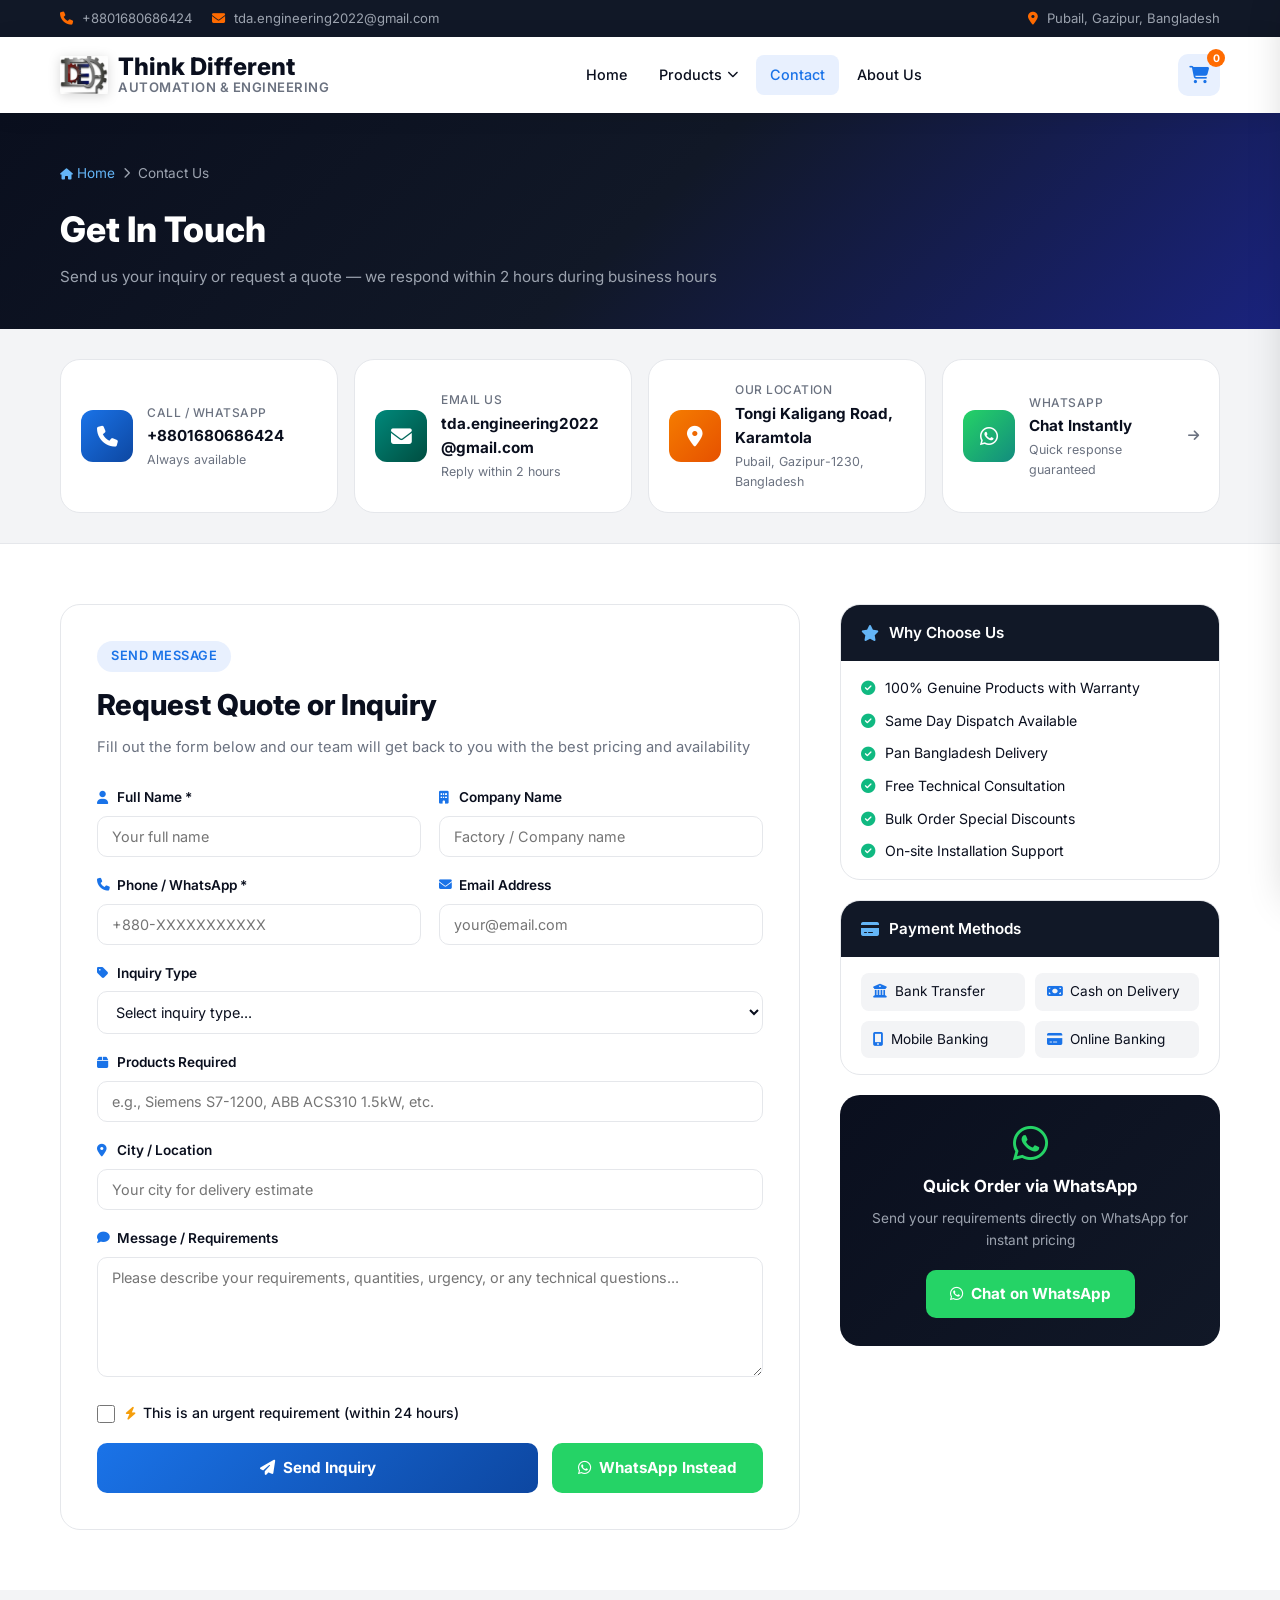
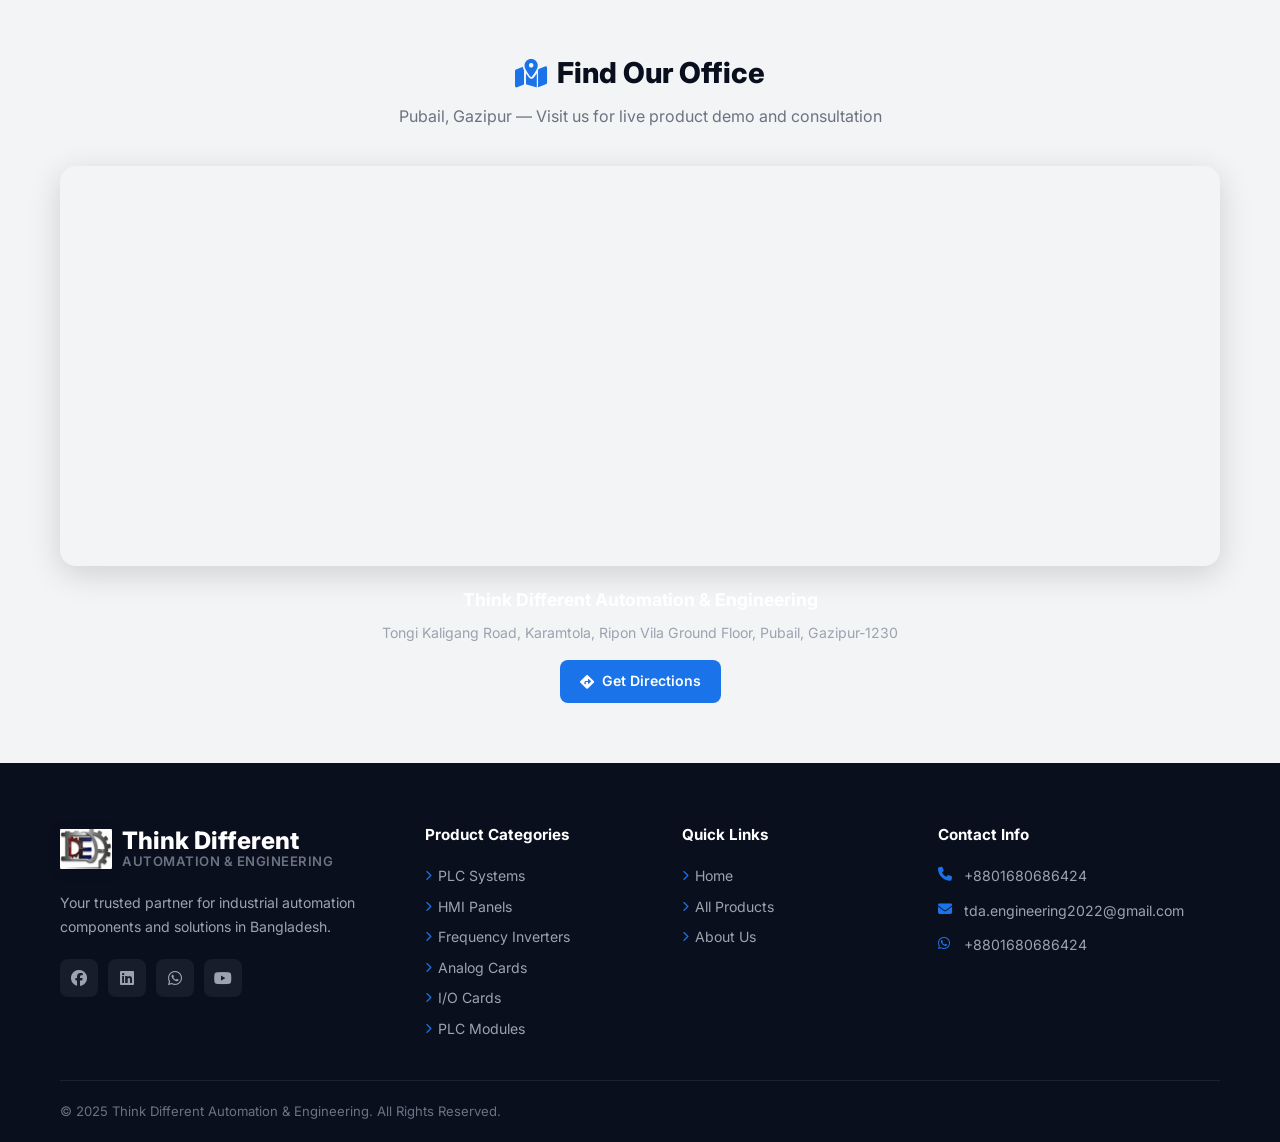
==== commit b65fdf79: "Add real Google Maps embed with actual office location" ====
--- a/contact.html
+++ b/contact.html
@@ -321,20 +321,19 @@
                 <h2><i class="fas fa-map-marked-alt"></i> Find Our Office</h2>
                 <p>Pubail, Gazipur — Visit us for live product demo and consultation</p>
             </div>
-            <div class="map-placeholder">
-                <div class="map-pin-animation">
-                    <div class="map-pin"><i class="fas fa-map-marker-alt"></i></div>
-                    <div class="map-pulse"></div>
-                </div>
-                <div class="map-info">
-                    <h3>Think Different Automation & Engineering</h3>
-                    <p>Tongi Kaligang Road, Karamtola<br>
-                        Ripon Vila Ground Floor, Pubail, Gazipur-1230</p>
-                    <a href="https://maps.google.com/?q=Tongi+Kaligang+Road,+Karamtola,+Pubail,+Gazipur,+Bangladesh"
-                        target="_blank" class="btn-directions">
-                        <i class="fas fa-directions"></i> Get Directions
-                    </a>
-                </div>
+            <div style="border-radius:16px;overflow:hidden;box-shadow:0 8px 32px rgba(0,0,0,0.15);">
+                <iframe
+                    src="https://www.google.com/maps/embed?pb=!1m17!1m12!1m3!1d3646.9850913761215!2d90.441389!3d23.925582!2m3!1f0!2f0!3f0!3m2!1i1024!2i768!4f13.1!3m2!1m1!2zMjPCsDU1JzMyLjEiTiA5MMKwMjYnMjkuMCJF!5e0!3m2!1sen!2sbd!4v1772418232956!5m2!1sen!2sbd"
+                    width="100%" height="400" style="border:0;display:block;" allowfullscreen="" loading="lazy"
+                    referrerpolicy="no-referrer-when-downgrade">
+                </iframe>
+            </div>
+            <div class="map-info" style="text-align:center;margin-top:20px;">
+                <h3>Think Different Automation &amp; Engineering</h3>
+                <p>Tongi Kaligang Road, Karamtola, Ripon Vila Ground Floor, Pubail, Gazipur-1230</p>
+                <a href="https://maps.app.goo.gl/rjekhqkPKRKfnNMU6" target="_blank" class="btn-directions">
+                    <i class="fas fa-directions"></i> Get Directions
+                </a>
             </div>
         </div>
     </section>
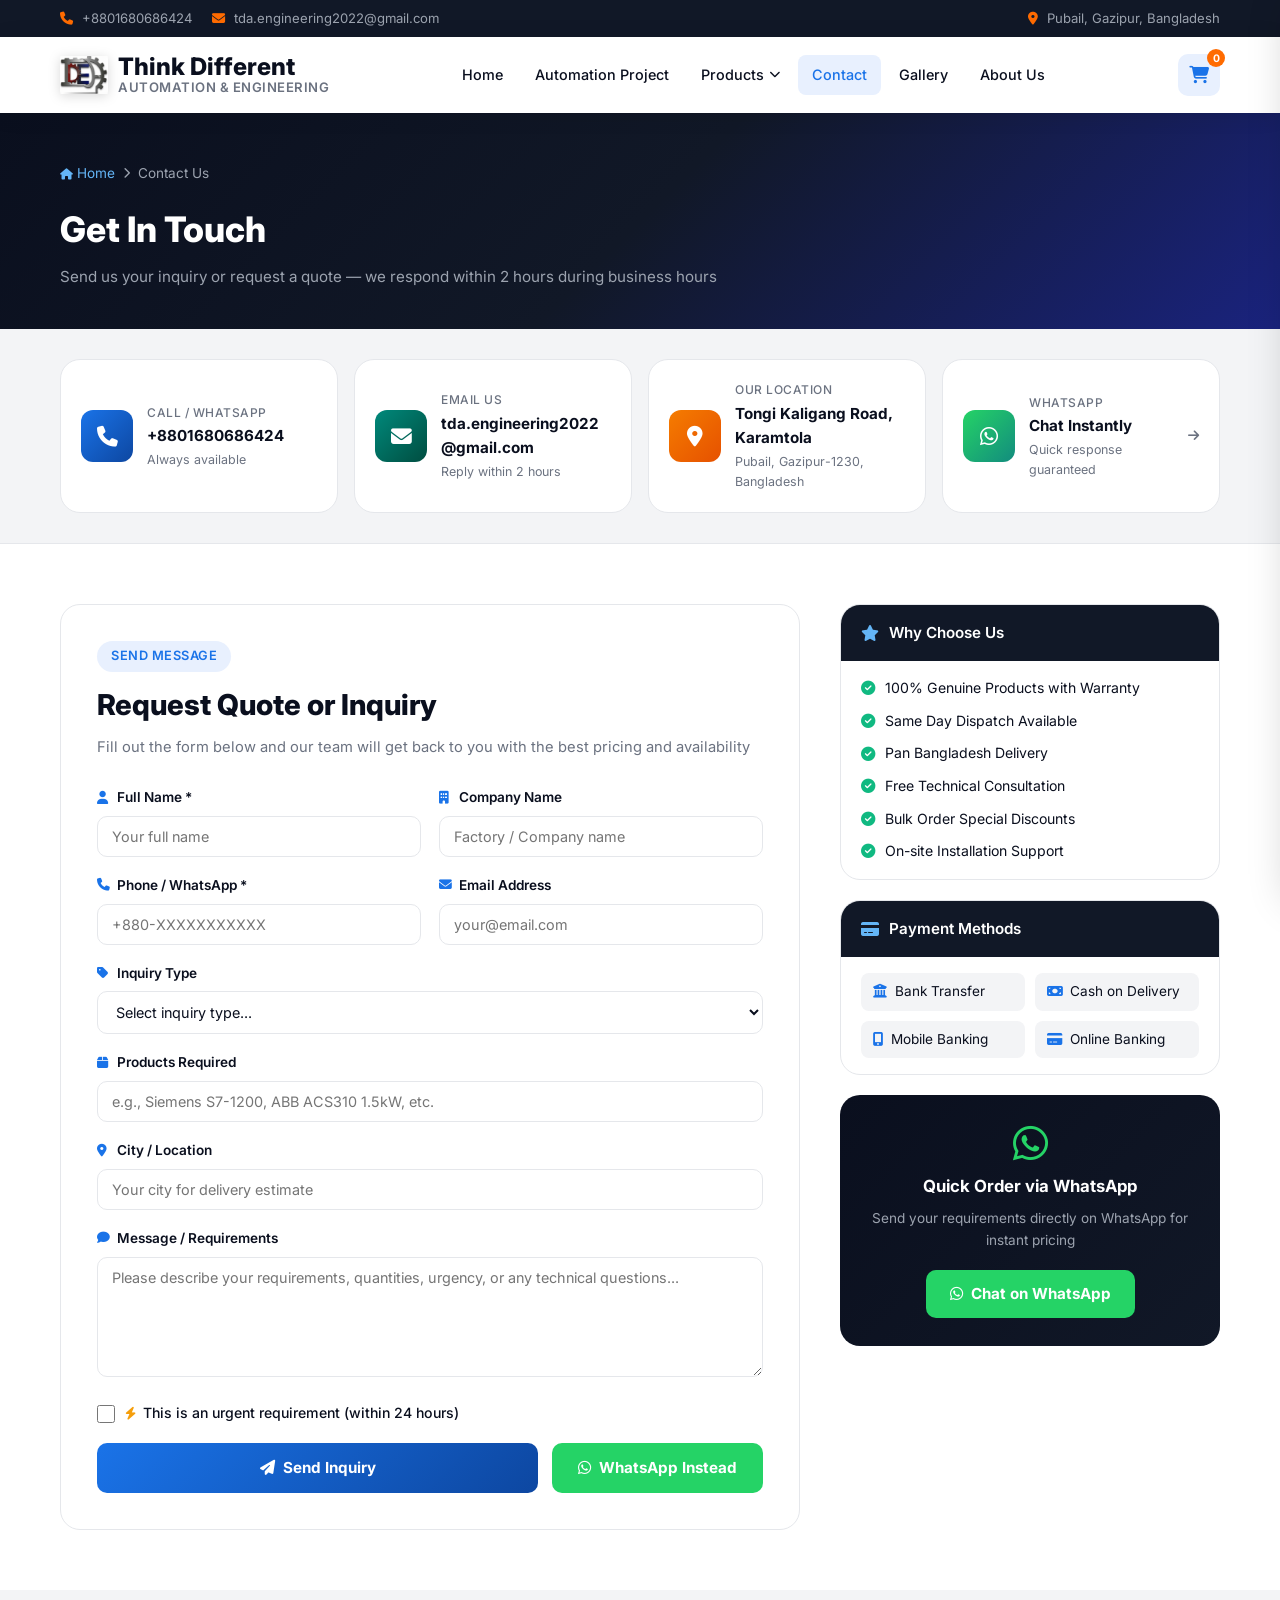
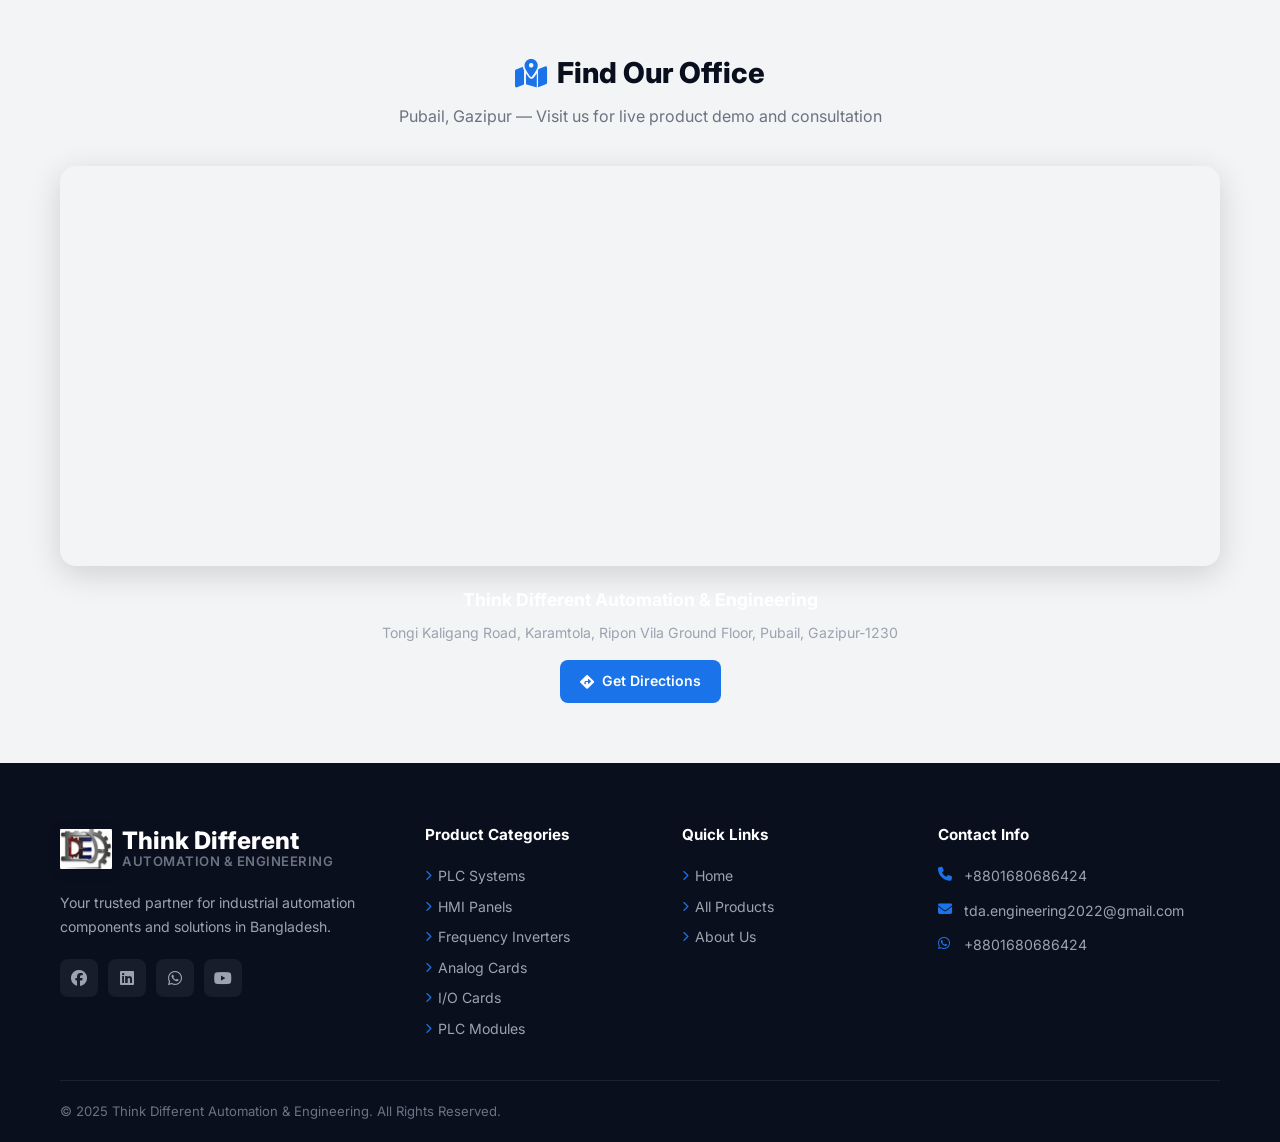
==== commit c4a5ea87: "Implemented Automation Projects and Gallery sections with navigation updates" ====
--- a/contact.html
+++ b/contact.html
@@ -42,23 +42,26 @@
                 <nav class="navbar" id="navbar">
                     <ul class="nav-list">
                         <li><a href="index.html" class="nav-link">Home</a></li>
+                        <li><a href="index.html#projects" class="nav-link">Automation Project</a></li>
                         <li class="dropdown">
                             <a href="index.html#categories" class="nav-link">Products <i
                                     class="fas fa-chevron-down"></i></a>
                             <ul class="dropdown-menu">
                                 <li><a href="index.html#categories"><i class="fas fa-server"></i> PLC Systems</a></li>
                                 <li><a href="index.html#categories"><i class="fas fa-desktop"></i> HMI Panels</a></li>
-                                <li><a href="index.html#categories"><i class="fas fa-bolt"></i> Frequency
-                                        Inverters</a></li>
-                                <li><a href="index.html#categories"><i class="fas fa-wave-square"></i> Analog
-                                        Cards</a></li>
-                                <li><a href="index.html#categories"><i class="fas fa-plug"></i> Input/Output Cards</a>
+                                <li><a href="index.html#categories"><i class="fas fa-bolt"></i> Frequency Inverters</a>
                                 </li>
-                                <li><a href="index.html#categories"><i class="fas fa-puzzle-piece"></i> PLC
-                                        Modules</a></li>
+                                <li><a href="index.html#categories"><i class="fas fa-microchip"></i> Servo Drives</a>
+                                </li>
+                                <li><a href="index.html#categories"><i class="fas fa-thermometer-half"></i> Temp.
+                                        Controllers</a></li>
+                                <li><a href="index.html#categories"><i class="fas fa-plug"></i> Power Supplies</a></li>
+                                <li><a href="index.html#categories"><i class="fas fa-rss"></i> Technical Sensors</a>
+                                </li>
                             </ul>
                         </li>
                         <li><a href="contact.html" class="nav-link active">Contact</a></li>
+                        <li><a href="index.html#gallery" class="nav-link">Gallery</a></li>
                         <li><a href="index.html#about" class="nav-link">About Us</a></li>
                     </ul>
                 </nav>
--- a/css/style.css
+++ b/css/style.css
@@ -13,16 +13,26 @@
     --white: #ffffff;
     --border: #e5e7eb;
     --success: #10b981;
-    --shadow: 0 4px 24px rgba(0,0,0,0.08);
-    --shadow-lg: 0 12px 40px rgba(0,0,0,0.15);
+    --shadow: 0 4px 24px rgba(0, 0, 0, 0.08);
+    --shadow-lg: 0 12px 40px rgba(0, 0, 0, 0.15);
     --radius: 12px;
     --radius-lg: 20px;
     --transition: all 0.3s ease;
 }
 
 /* ===== RESET ===== */
-*, *::before, *::after { box-sizing: border-box; margin: 0; padding: 0; }
-html { scroll-behavior: smooth; }
+*,
+*::before,
+*::after {
+    box-sizing: border-box;
+    margin: 0;
+    padding: 0;
+}
+
+html {
+    scroll-behavior: smooth;
+}
+
 body {
     font-family: 'Inter', sans-serif;
     background: var(--white);
@@ -30,10 +40,28 @@
     line-height: 1.6;
     overflow-x: hidden;
 }
-a { text-decoration: none; color: inherit; transition: var(--transition); }
-ul { list-style: none; }
-img { max-width: 100%; }
-button { cursor: pointer; border: none; outline: none; background: none; font-family: inherit; }
+
+a {
+    text-decoration: none;
+    color: inherit;
+    transition: var(--transition);
+}
+
+ul {
+    list-style: none;
+}
+
+img {
+    max-width: 100%;
+}
+
+button {
+    cursor: pointer;
+    border: none;
+    outline: none;
+    background: none;
+    font-family: inherit;
+}
 
 .container {
     max-width: 1200px;
@@ -48,6 +76,7 @@
     font-size: 0.82rem;
     color: #9ca3af;
 }
+
 .top-bar .container {
     display: flex;
     justify-content: space-between;
@@ -55,11 +84,14 @@
     gap: 10px;
     flex-wrap: wrap;
 }
-.top-bar-left, .top-bar-right {
+
+.top-bar-left,
+.top-bar-right {
     display: flex;
     gap: 20px;
     align-items: center;
 }
+
 .top-bar span i {
     margin-right: 5px;
     color: var(--accent);
@@ -71,12 +103,14 @@
     top: 0;
     z-index: 1000;
     background: var(--white);
-    box-shadow: 0 2px 20px rgba(0,0,0,0.1);
-    transition: var(--transition);
-}
+    box-shadow: 0 2px 20px rgba(0, 0, 0, 0.1);
+    transition: var(--transition);
+}
+
 .header.scrolled {
-    box-shadow: 0 4px 30px rgba(0,0,0,0.15);
-}
+    box-shadow: 0 4px 30px rgba(0, 0, 0, 0.15);
+}
+
 .header-inner {
     display: flex;
     align-items: center;
@@ -92,6 +126,7 @@
     gap: 10px;
     flex-shrink: 0;
 }
+
 .logo-icon {
     width: 44px;
     height: 44px;
@@ -103,6 +138,7 @@
     color: white;
     font-size: 1.3rem;
 }
+
 /* Logo Image */
 .logo-img {
     width: 48px;
@@ -110,13 +146,15 @@
     object-fit: contain;
     border-radius: 8px;
     flex-shrink: 0;
-    filter: drop-shadow(0 2px 6px rgba(0,0,0,0.15));
-    transition: var(--transition);
-}
+    filter: drop-shadow(0 2px 6px rgba(0, 0, 0, 0.15));
+    transition: var(--transition);
+}
+
 .logo:hover .logo-img {
     transform: scale(1.05);
-    filter: drop-shadow(0 4px 10px rgba(0,0,0,0.25));
-}
+    filter: drop-shadow(0 4px 10px rgba(0, 0, 0, 0.25));
+}
+
 /* Footer logo image - slightly larger */
 .footer .logo-img {
     width: 52px;
@@ -128,12 +166,14 @@
     flex-direction: column;
     line-height: 1.2;
 }
+
 .logo-main {
     font-size: 1.5rem;
     font-weight: 800;
     color: var(--dark);
     line-height: 1.1;
 }
+
 .logo-sub {
     font-size: 0.82rem;
     color: var(--gray);
@@ -143,12 +183,18 @@
 }
 
 /* Navbar */
-.navbar { flex: 1; display: flex; justify-content: center; }
+.navbar {
+    flex: 1;
+    display: flex;
+    justify-content: center;
+}
+
 .nav-list {
     display: flex;
     align-items: center;
     gap: 4px;
 }
+
 .nav-link {
     padding: 8px 14px;
     border-radius: 8px;
@@ -160,14 +206,22 @@
     align-items: center;
     gap: 5px;
 }
-.nav-link:hover, .nav-link.active {
+
+.nav-link:hover,
+.nav-link.active {
     color: var(--primary);
     background: var(--primary-light);
 }
-.nav-link i { font-size: 0.7rem; }
+
+.nav-link i {
+    font-size: 0.7rem;
+}
 
 /* Dropdown */
-.dropdown { position: relative; }
+.dropdown {
+    position: relative;
+}
+
 .dropdown-menu {
     position: absolute;
     top: calc(100% + 8px);
@@ -184,11 +238,13 @@
     border: 1px solid var(--border);
     z-index: 100;
 }
+
 .dropdown:hover .dropdown-menu {
     opacity: 1;
     pointer-events: all;
     transform: translateY(0);
 }
+
 .dropdown-menu li a {
     display: flex;
     align-items: center;
@@ -199,10 +255,12 @@
     color: var(--dark);
     transition: var(--transition);
 }
+
 .dropdown-menu li a:hover {
     background: var(--primary-light);
     color: var(--primary);
 }
+
 .dropdown-menu li a i {
     width: 18px;
     text-align: center;
@@ -210,7 +268,12 @@
 }
 
 /* Header Actions */
-.header-actions { display: flex; align-items: center; gap: 10px; }
+.header-actions {
+    display: flex;
+    align-items: center;
+    gap: 10px;
+}
+
 .cart-btn {
     position: relative;
     width: 42px;
@@ -224,7 +287,12 @@
     color: var(--primary);
     transition: var(--transition);
 }
-.cart-btn:hover { background: var(--primary); color: white; }
+
+.cart-btn:hover {
+    background: var(--primary);
+    color: white;
+}
+
 .cart-count {
     position: absolute;
     top: -5px;
@@ -240,6 +308,7 @@
     align-items: center;
     justify-content: center;
 }
+
 .menu-toggle {
     display: none;
     width: 42px;
@@ -256,16 +325,18 @@
 .cart-overlay {
     position: fixed;
     inset: 0;
-    background: rgba(0,0,0,0.4);
+    background: rgba(0, 0, 0, 0.4);
     z-index: 2000;
     opacity: 0;
     pointer-events: none;
     transition: var(--transition);
 }
+
 .cart-overlay.active {
     opacity: 1;
     pointer-events: all;
 }
+
 .cart-sidebar {
     position: fixed;
     top: 0;
@@ -276,10 +347,14 @@
     z-index: 2001;
     display: flex;
     flex-direction: column;
-    box-shadow: -10px 0 40px rgba(0,0,0,0.2);
+    box-shadow: -10px 0 40px rgba(0, 0, 0, 0.2);
     transition: right 0.35s cubic-bezier(0.25, 0.46, 0.45, 0.94);
 }
-.cart-sidebar.open { right: 0; }
+
+.cart-sidebar.open {
+    right: 0;
+}
+
 .cart-header {
     display: flex;
     justify-content: space-between;
@@ -289,6 +364,7 @@
     background: var(--dark2);
     color: white;
 }
+
 .cart-header h3 {
     font-size: 1.1rem;
     font-weight: 600;
@@ -296,18 +372,24 @@
     align-items: center;
     gap: 8px;
 }
+
 .cart-header button {
     color: white;
     font-size: 1.2rem;
     opacity: 0.7;
     transition: var(--transition);
 }
-.cart-header button:hover { opacity: 1; }
+
+.cart-header button:hover {
+    opacity: 1;
+}
+
 .cart-items {
     flex: 1;
     overflow-y: auto;
     padding: 16px;
 }
+
 .cart-empty {
     display: flex;
     flex-direction: column;
@@ -317,7 +399,12 @@
     color: var(--gray);
     gap: 12px;
 }
-.cart-empty i { font-size: 3rem; opacity: 0.3; }
+
+.cart-empty i {
+    font-size: 3rem;
+    opacity: 0.3;
+}
+
 .cart-item {
     display: flex;
     gap: 12px;
@@ -327,6 +414,7 @@
     margin-bottom: 10px;
     align-items: center;
 }
+
 .cart-item-icon {
     width: 44px;
     height: 44px;
@@ -339,7 +427,12 @@
     color: var(--primary);
     flex-shrink: 0;
 }
-.cart-item-info { flex: 1; min-width: 0; }
+
+.cart-item-info {
+    flex: 1;
+    min-width: 0;
+}
+
 .cart-item-name {
     font-size: 0.85rem;
     font-weight: 600;
@@ -348,12 +441,19 @@
     overflow: hidden;
     text-overflow: ellipsis;
 }
-.cart-item-price { font-size: 0.82rem; color: var(--primary); font-weight: 600; }
+
+.cart-item-price {
+    font-size: 0.82rem;
+    color: var(--primary);
+    font-weight: 600;
+}
+
 .cart-item-qty {
     display: flex;
     align-items: center;
     gap: 8px;
 }
+
 .qty-btn {
     width: 26px;
     height: 26px;
@@ -366,15 +466,36 @@
     transition: var(--transition);
     font-weight: 700;
 }
-.qty-btn:hover { background: var(--primary); color: white; }
-.qty-num { font-size: 0.9rem; font-weight: 600; min-width: 20px; text-align: center; }
-.cart-item-remove { color: #ef4444; font-size: 0.9rem; padding: 4px; transition: var(--transition); }
-.cart-item-remove:hover { transform: scale(1.2); }
+
+.qty-btn:hover {
+    background: var(--primary);
+    color: white;
+}
+
+.qty-num {
+    font-size: 0.9rem;
+    font-weight: 600;
+    min-width: 20px;
+    text-align: center;
+}
+
+.cart-item-remove {
+    color: #ef4444;
+    font-size: 0.9rem;
+    padding: 4px;
+    transition: var(--transition);
+}
+
+.cart-item-remove:hover {
+    transform: scale(1.2);
+}
+
 .cart-footer {
     padding: 16px 24px;
     border-top: 1px solid var(--border);
     background: var(--gray-light);
 }
+
 .cart-total {
     display: flex;
     justify-content: space-between;
@@ -382,6 +503,7 @@
     font-weight: 700;
     margin-bottom: 12px;
 }
+
 .btn-checkout {
     width: 100%;
     padding: 12px;
@@ -396,7 +518,11 @@
     gap: 8px;
     transition: var(--transition);
 }
-.btn-checkout:hover { transform: translateY(-2px); box-shadow: 0 6px 20px rgba(26,115,232,0.4); }
+
+.btn-checkout:hover {
+    transform: translateY(-2px);
+    box-shadow: 0 6px 20px rgba(26, 115, 232, 0.4);
+}
 
 /* ===== HERO SECTION ===== */
 .hero {
@@ -408,15 +534,17 @@
     display: flex;
     align-items: center;
 }
+
 .hero-bg-animation {
     position: absolute;
     inset: 0;
-    background: 
-        radial-gradient(circle at 20% 50%, rgba(26,115,232,0.15) 0%, transparent 50%),
-        radial-gradient(circle at 80% 20%, rgba(255,107,0,0.1) 0%, transparent 40%),
-        radial-gradient(circle at 60% 80%, rgba(26,115,232,0.1) 0%, transparent 40%);
+    background:
+        radial-gradient(circle at 20% 50%, rgba(26, 115, 232, 0.15) 0%, transparent 50%),
+        radial-gradient(circle at 80% 20%, rgba(255, 107, 0, 0.1) 0%, transparent 40%),
+        radial-gradient(circle at 60% 80%, rgba(26, 115, 232, 0.1) 0%, transparent 40%);
     pointer-events: none;
 }
+
 .hero .container {
     display: grid;
     grid-template-columns: 1fr 1fr;
@@ -425,12 +553,13 @@
     position: relative;
     z-index: 1;
 }
+
 .hero-badge {
     display: inline-flex;
     align-items: center;
     gap: 6px;
-    background: rgba(26,115,232,0.2);
-    border: 1px solid rgba(26,115,232,0.4);
+    background: rgba(26, 115, 232, 0.2);
+    border: 1px solid rgba(26, 115, 232, 0.4);
     color: #64b5f6;
     padding: 6px 14px;
     border-radius: 50px;
@@ -438,6 +567,7 @@
     font-weight: 500;
     margin-bottom: 20px;
 }
+
 .hero-title {
     font-size: 3.2rem;
     font-weight: 800;
@@ -445,24 +575,28 @@
     line-height: 1.15;
     margin-bottom: 20px;
 }
+
 .gradient-text {
     background: linear-gradient(135deg, #64b5f6, var(--accent));
     -webkit-background-clip: text;
     -webkit-text-fill-color: transparent;
     background-clip: text;
 }
+
 .hero-desc {
     color: #9ca3af;
     font-size: 1rem;
     line-height: 1.8;
     margin-bottom: 32px;
 }
+
 .hero-btns {
     display: flex;
     gap: 14px;
     flex-wrap: wrap;
     margin-bottom: 40px;
 }
+
 .btn-primary {
     display: inline-flex;
     align-items: center;
@@ -476,42 +610,51 @@
     transition: var(--transition);
     border: none;
 }
+
 .btn-primary:hover {
     transform: translateY(-3px);
-    box-shadow: 0 10px 30px rgba(26,115,232,0.4);
-    color: white;
-}
+    box-shadow: 0 10px 30px rgba(26, 115, 232, 0.4);
+    color: white;
+}
+
 .btn-secondary {
     display: inline-flex;
     align-items: center;
     gap: 8px;
     padding: 13px 26px;
-    background: rgba(255,255,255,0.08);
-    border: 1px solid rgba(255,255,255,0.2);
+    background: rgba(255, 255, 255, 0.08);
+    border: 1px solid rgba(255, 255, 255, 0.2);
     color: white;
     border-radius: 10px;
     font-size: 0.95rem;
     font-weight: 600;
     transition: var(--transition);
 }
+
 .btn-secondary:hover {
-    background: rgba(255,255,255,0.15);
+    background: rgba(255, 255, 255, 0.15);
     transform: translateY(-3px);
     color: white;
 }
+
 .hero-stats {
     display: flex;
     align-items: center;
     gap: 24px;
     flex-wrap: wrap;
 }
-.stat { text-align: center; }
+
+.stat {
+    text-align: center;
+}
+
 .stat-num {
     display: block;
     font-size: 1.6rem;
     font-weight: 800;
     color: white;
 }
+
 .stat-label {
     font-size: 0.75rem;
     color: #6b7280;
@@ -519,14 +662,20 @@
     text-transform: uppercase;
     letter-spacing: 0.5px;
 }
+
 .stat-divider {
     width: 1px;
     height: 36px;
-    background: rgba(255,255,255,0.15);
+    background: rgba(255, 255, 255, 0.15);
 }
 
 /* Hero Visual */
-.hero-visual { display: flex; justify-content: center; align-items: center; }
+.hero-visual {
+    display: flex;
+    justify-content: center;
+    align-items: center;
+}
+
 .hero-circle {
     position: relative;
     width: 380px;
@@ -535,16 +684,45 @@
     align-items: center;
     justify-content: center;
 }
+
 .circle-ring {
     position: absolute;
     border-radius: 50%;
-    border: 1px solid rgba(26,115,232,0.25);
+    border: 1px solid rgba(26, 115, 232, 0.25);
     animation: rotate 20s linear infinite;
 }
-.ring1 { width: 380px; height: 380px; animation-duration: 25s; }
-.ring2 { width: 280px; height: 280px; animation-duration: 18s; animation-direction: reverse; border-color: rgba(255,107,0,0.2); }
-.ring3 { width: 180px; height: 180px; animation-duration: 12s; border-color: rgba(26,115,232,0.4); }
-@keyframes rotate { from { transform: rotate(0deg); } to { transform: rotate(360deg); } }
+
+.ring1 {
+    width: 380px;
+    height: 380px;
+    animation-duration: 25s;
+}
+
+.ring2 {
+    width: 280px;
+    height: 280px;
+    animation-duration: 18s;
+    animation-direction: reverse;
+    border-color: rgba(255, 107, 0, 0.2);
+}
+
+.ring3 {
+    width: 180px;
+    height: 180px;
+    animation-duration: 12s;
+    border-color: rgba(26, 115, 232, 0.4);
+}
+
+@keyframes rotate {
+    from {
+        transform: rotate(0deg);
+    }
+
+    to {
+        transform: rotate(360deg);
+    }
+}
+
 .hero-icon-center {
     width: 100px;
     height: 100px;
@@ -555,14 +733,15 @@
     justify-content: center;
     font-size: 2.5rem;
     color: white;
-    box-shadow: 0 0 40px rgba(26,115,232,0.5);
+    box-shadow: 0 0 40px rgba(26, 115, 232, 0.5);
     z-index: 2;
 }
+
 .floating-badge {
     position: absolute;
-    background: rgba(255,255,255,0.08);
+    background: rgba(255, 255, 255, 0.08);
     backdrop-filter: blur(10px);
-    border: 1px solid rgba(255,255,255,0.15);
+    border: 1px solid rgba(255, 255, 255, 0.15);
     color: white;
     padding: 8px 14px;
     border-radius: 50px;
@@ -575,14 +754,45 @@
     z-index: 3;
     animation: float 3s ease-in-out infinite;
 }
-.floating-badge i { color: var(--accent); }
-.fb1 { top: 20px; left: 10px; animation-delay: 0s; }
-.fb2 { top: 20px; right: 10px; animation-delay: 0.8s; }
-.fb3 { bottom: 80px; left: 0px; animation-delay: 1.6s; }
-.fb4 { bottom: 80px; right: 0px; animation-delay: 2.4s; }
+
+.floating-badge i {
+    color: var(--accent);
+}
+
+.fb1 {
+    top: 20px;
+    left: 10px;
+    animation-delay: 0s;
+}
+
+.fb2 {
+    top: 20px;
+    right: 10px;
+    animation-delay: 0.8s;
+}
+
+.fb3 {
+    bottom: 80px;
+    left: 0px;
+    animation-delay: 1.6s;
+}
+
+.fb4 {
+    bottom: 80px;
+    right: 0px;
+    animation-delay: 2.4s;
+}
+
 @keyframes float {
-    0%, 100% { transform: translateY(0); }
-    50% { transform: translateY(-8px); }
+
+    0%,
+    100% {
+        transform: translateY(0);
+    }
+
+    50% {
+        transform: translateY(-8px);
+    }
 }
 
 /* ===== BRANDS BAR ===== */
@@ -591,6 +801,7 @@
     padding: 18px 0;
     overflow: hidden;
 }
+
 .brands-title {
     text-align: center;
     color: #6b7280;
@@ -599,6 +810,7 @@
     letter-spacing: 1px;
     margin-bottom: 12px;
 }
+
 .brands-scroll {
     display: flex;
     gap: 40px;
@@ -606,14 +818,22 @@
     position: relative;
     mask-image: linear-gradient(90deg, transparent, black 10%, black 90%, transparent);
 }
+
 .brands-scroll {
     animation: scroll-brands 20s linear infinite;
     width: max-content;
 }
+
 @keyframes scroll-brands {
-    from { transform: translateX(0); }
-    to { transform: translateX(-50%); }
-}
+    from {
+        transform: translateX(0);
+    }
+
+    to {
+        transform: translateX(-50%);
+    }
+}
+
 .brand-item {
     color: #6b7280;
     font-size: 0.9rem;
@@ -623,13 +843,17 @@
     white-space: nowrap;
     transition: var(--transition);
 }
-.brand-item:hover { color: var(--primary); }
+
+.brand-item:hover {
+    color: var(--primary);
+}
 
 /* ===== SECTIONS ===== */
 .section-header {
     text-align: center;
     margin-bottom: 50px;
 }
+
 .section-badge {
     display: inline-block;
     background: var(--primary-light);
@@ -642,27 +866,46 @@
     margin-bottom: 12px;
     text-transform: uppercase;
 }
+
 .section-header h2 {
     font-size: 2.2rem;
     font-weight: 800;
     color: var(--dark);
     margin-bottom: 12px;
 }
-.section-header p { color: var(--gray); font-size: 1rem; max-width: 580px; margin: 0 auto; }
-.section-header.light h2 { color: white; }
-.section-header.light p { color: #9ca3af; }
+
+.section-header p {
+    color: var(--gray);
+    font-size: 1rem;
+    max-width: 580px;
+    margin: 0 auto;
+}
+
+.section-header.light h2 {
+    color: white;
+}
+
+.section-header.light p {
+    color: #9ca3af;
+}
+
 .section-header.light .section-badge {
-    background: rgba(255,255,255,0.1);
+    background: rgba(255, 255, 255, 0.1);
     color: #64b5f6;
 }
 
 /* ===== CATEGORIES ===== */
-.categories { padding: 80px 0; background: var(--gray-light); }
+.categories {
+    padding: 80px 0;
+    background: var(--gray-light);
+}
+
 .categories-grid {
     display: grid;
     grid-template-columns: repeat(auto-fit, minmax(340px, 1fr));
     gap: 20px;
 }
+
 .cat-card {
     background: var(--white);
     border-radius: var(--radius-lg);
@@ -676,20 +919,26 @@
     position: relative;
     overflow: hidden;
 }
+
 .cat-card::after {
     content: '';
     position: absolute;
     inset: 0;
-    background: linear-gradient(135deg, rgba(26,115,232,0.02), transparent);
+    background: linear-gradient(135deg, rgba(26, 115, 232, 0.02), transparent);
     opacity: 0;
     transition: var(--transition);
 }
+
 .cat-card:hover {
     transform: translateY(-4px);
     box-shadow: var(--shadow-lg);
-    border-color: rgba(26,115,232,0.2);
-}
-.cat-card:hover::after { opacity: 1; }
+    border-color: rgba(26, 115, 232, 0.2);
+}
+
+.cat-card:hover::after {
+    opacity: 1;
+}
+
 .cat-icon {
     width: 60px;
     height: 60px;
@@ -701,14 +950,32 @@
     color: white;
     flex-shrink: 0;
 }
-.cat-info { flex: 1; min-width: 0; }
-.cat-info h3 { font-size: 1rem; font-weight: 700; color: var(--dark); margin-bottom: 4px; }
-.cat-info p { font-size: 0.82rem; color: var(--gray); line-height: 1.5; margin-bottom: 8px; }
+
+.cat-info {
+    flex: 1;
+    min-width: 0;
+}
+
+.cat-info h3 {
+    font-size: 1rem;
+    font-weight: 700;
+    color: var(--dark);
+    margin-bottom: 4px;
+}
+
+.cat-info p {
+    font-size: 0.82rem;
+    color: var(--gray);
+    line-height: 1.5;
+    margin-bottom: 8px;
+}
+
 .cat-brands {
     display: flex;
     gap: 6px;
     flex-wrap: wrap;
 }
+
 .cat-brands span {
     background: var(--gray-light);
     color: var(--gray);
@@ -717,6 +984,7 @@
     font-size: 0.72rem;
     font-weight: 600;
 }
+
 .cat-arrow {
     width: 36px;
     height: 36px;
@@ -729,6 +997,7 @@
     flex-shrink: 0;
     transition: var(--transition);
 }
+
 .cat-card:hover .cat-arrow {
     background: var(--primary);
     color: white;
@@ -736,7 +1005,11 @@
 }
 
 /* ===== FEATURED PRODUCTS ===== */
-.featured-products { padding: 80px 0; background: var(--white); }
+.featured-products {
+    padding: 80px 0;
+    background: var(--white);
+}
+
 .filter-tabs {
     display: flex;
     gap: 8px;
@@ -744,6 +1017,7 @@
     margin-bottom: 36px;
     justify-content: center;
 }
+
 .filter-btn {
     padding: 8px 20px;
     background: var(--gray-light);
@@ -753,15 +1027,19 @@
     color: var(--gray);
     transition: var(--transition);
 }
-.filter-btn.active, .filter-btn:hover {
+
+.filter-btn.active,
+.filter-btn:hover {
     background: var(--primary);
     color: white;
 }
+
 .products-grid {
     display: grid;
     grid-template-columns: repeat(auto-fill, minmax(260px, 1fr));
     gap: 24px;
 }
+
 .product-card {
     background: var(--white);
     border-radius: var(--radius-lg);
@@ -771,20 +1049,35 @@
     display: flex;
     flex-direction: column;
 }
+
 .product-card:hover {
     transform: translateY(-5px);
     box-shadow: var(--shadow-lg);
-    border-color: rgba(26,115,232,0.2);
-}
+    border-color: rgba(26, 115, 232, 0.2);
+}
+
 .product-img {
-    height: 180px;
-    display: flex;
-    align-items: center;
-    justify-content: center;
-    font-size: 4rem;
-    background: linear-gradient(135deg, #f0f4ff, #e8f0fe);
+    height: 220px;
+    display: flex;
+    align-items: center;
+    justify-content: center;
+    background: #f8fafc;
     position: relative;
-}
+    overflow: hidden;
+    padding: 15px;
+}
+
+.product-img img {
+    max-width: 100%;
+    max-height: 100%;
+    object-fit: contain;
+    transition: var(--transition);
+}
+
+.product-card:hover .product-img img {
+    transform: scale(1.08);
+}
+
 .product-badge {
     position: absolute;
     top: 12px;
@@ -796,9 +1089,22 @@
     font-size: 0.72rem;
     font-weight: 700;
 }
-.product-badge.new { background: var(--success); }
-.product-badge.sale { background: #ef4444; }
-.product-body { padding: 18px; flex: 1; display: flex; flex-direction: column; }
+
+.product-badge.new {
+    background: var(--success);
+}
+
+.product-badge.sale {
+    background: #ef4444;
+}
+
+.product-body {
+    padding: 18px;
+    flex: 1;
+    display: flex;
+    flex-direction: column;
+}
+
 .product-brand {
     font-size: 0.75rem;
     font-weight: 700;
@@ -807,6 +1113,7 @@
     letter-spacing: 0.5px;
     margin-bottom: 6px;
 }
+
 .product-name {
     font-size: 0.95rem;
     font-weight: 700;
@@ -814,6 +1121,7 @@
     margin-bottom: 8px;
     line-height: 1.4;
 }
+
 .product-desc {
     font-size: 0.82rem;
     color: var(--gray);
@@ -821,12 +1129,14 @@
     margin-bottom: 12px;
     flex: 1;
 }
+
 .product-meta {
     display: flex;
     gap: 8px;
     flex-wrap: wrap;
     margin-bottom: 14px;
 }
+
 .product-tag {
     background: var(--gray-light);
     padding: 2px 8px;
@@ -835,6 +1145,7 @@
     color: var(--gray);
     font-weight: 500;
 }
+
 .product-footer {
     display: flex;
     align-items: center;
@@ -843,11 +1154,13 @@
     padding-top: 12px;
     border-top: 1px solid var(--border);
 }
+
 .product-price {
     font-size: 1.05rem;
     font-weight: 800;
     color: var(--dark);
 }
+
 .product-price .old-price {
     font-size: 0.8rem;
     color: var(--gray);
@@ -855,6 +1168,7 @@
     font-weight: 400;
     display: block;
 }
+
 .btn-add-cart {
     display: inline-flex;
     align-items: center;
@@ -868,14 +1182,21 @@
     transition: var(--transition);
     white-space: nowrap;
 }
+
 .btn-add-cart:hover {
     background: var(--primary-dark);
     transform: scale(1.05);
 }
+
 .btn-add-cart.added {
     background: var(--success);
 }
-.view-all-wrap { text-align: center; margin-top: 40px; }
+
+.view-all-wrap {
+    text-align: center;
+    margin-top: 40px;
+}
+
 .btn-outline {
     display: inline-flex;
     align-items: center;
@@ -888,11 +1209,12 @@
     font-weight: 600;
     transition: var(--transition);
 }
+
 .btn-outline:hover {
     background: var(--primary);
     color: white;
     transform: translateY(-3px);
-    box-shadow: 0 8px 24px rgba(26,115,232,0.3);
+    box-shadow: 0 8px 24px rgba(26, 115, 232, 0.3);
 }
 
 /* ===== WHY US ===== */
@@ -900,23 +1222,27 @@
     padding: 80px 0;
     background: linear-gradient(135deg, #0a0f1e, #111827);
 }
+
 .features-grid {
     display: grid;
     grid-template-columns: repeat(auto-fill, minmax(300px, 1fr));
     gap: 24px;
 }
+
 .feature-card {
-    background: rgba(255,255,255,0.04);
-    border: 1px solid rgba(255,255,255,0.08);
+    background: rgba(255, 255, 255, 0.04);
+    border: 1px solid rgba(255, 255, 255, 0.08);
     border-radius: var(--radius-lg);
     padding: 28px;
     transition: var(--transition);
 }
+
 .feature-card:hover {
-    background: rgba(26,115,232,0.1);
-    border-color: rgba(26,115,232,0.3);
+    background: rgba(26, 115, 232, 0.1);
+    border-color: rgba(26, 115, 232, 0.3);
     transform: translateY(-4px);
 }
+
 .feature-icon {
     width: 52px;
     height: 52px;
@@ -929,18 +1255,38 @@
     color: white;
     margin-bottom: 16px;
 }
-.feature-card h3 { font-size: 1rem; font-weight: 700; color: white; margin-bottom: 8px; }
-.feature-card p { font-size: 0.88rem; color: #9ca3af; line-height: 1.6; }
+
+.feature-card h3 {
+    font-size: 1rem;
+    font-weight: 700;
+    color: white;
+    margin-bottom: 8px;
+}
+
+.feature-card p {
+    font-size: 0.88rem;
+    color: #9ca3af;
+    line-height: 1.6;
+}
 
 /* ===== ABOUT ===== */
-.about { padding: 80px 0; background: var(--white); }
+.about {
+    padding: 80px 0;
+    background: var(--white);
+}
+
 .about-grid {
     display: grid;
     grid-template-columns: 1fr 1fr;
     gap: 60px;
     align-items: center;
 }
-.about-content .section-badge { display: inline-block; margin-bottom: 14px; }
+
+.about-content .section-badge {
+    display: inline-block;
+    margin-bottom: 14px;
+}
+
 .about-content h2 {
     font-size: 2rem;
     font-weight: 800;
@@ -948,8 +1294,21 @@
     margin-bottom: 16px;
     line-height: 1.3;
 }
-.about-content p { color: var(--gray); font-size: 0.95rem; line-height: 1.8; margin-bottom: 16px; }
-.about-highlights { margin: 24px 0; display: flex; flex-direction: column; gap: 10px; }
+
+.about-content p {
+    color: var(--gray);
+    font-size: 0.95rem;
+    line-height: 1.8;
+    margin-bottom: 16px;
+}
+
+.about-highlights {
+    margin: 24px 0;
+    display: flex;
+    flex-direction: column;
+    gap: 10px;
+}
+
 .highlight {
     display: flex;
     align-items: center;
@@ -958,12 +1317,18 @@
     font-weight: 500;
     color: var(--dark);
 }
-.highlight i { color: var(--success); font-size: 1rem; }
+
+.highlight i {
+    color: var(--success);
+    font-size: 1rem;
+}
+
 .about-stats-grid {
     display: grid;
     grid-template-columns: 1fr 1fr;
     gap: 20px;
 }
+
 .about-stat-card {
     background: var(--gray-light);
     border-radius: var(--radius-lg);
@@ -972,14 +1337,22 @@
     transition: var(--transition);
     border: 1px solid var(--border);
 }
+
 .about-stat-card:hover {
     background: var(--primary);
     transform: translateY(-4px);
     box-shadow: var(--shadow-lg);
 }
+
 .about-stat-card:hover .about-stat-num,
-.about-stat-card:hover .about-stat-label { color: white; }
-.about-stat-card:hover .about-stat-icon { background: rgba(255,255,255,0.15); }
+.about-stat-card:hover .about-stat-label {
+    color: white;
+}
+
+.about-stat-card:hover .about-stat-icon {
+    background: rgba(255, 255, 255, 0.15);
+}
+
 .about-stat-icon {
     width: 50px;
     height: 50px;
@@ -993,6 +1366,7 @@
     margin: 0 auto 14px;
     transition: var(--transition);
 }
+
 .about-stat-num {
     font-size: 2.2rem;
     font-weight: 800;
@@ -1000,6 +1374,7 @@
     margin-bottom: 4px;
     transition: var(--transition);
 }
+
 .about-stat-label {
     font-size: 0.82rem;
     color: var(--gray);
@@ -1008,12 +1383,17 @@
 }
 
 /* ===== TESTIMONIALS ===== */
-.testimonials { padding: 80px 0; background: var(--gray-light); }
+.testimonials {
+    padding: 80px 0;
+    background: var(--gray-light);
+}
+
 .testimonials-grid {
     display: grid;
     grid-template-columns: repeat(auto-fit, minmax(300px, 1fr));
     gap: 24px;
 }
+
 .testimonial-card {
     background: var(--white);
     border-radius: var(--radius-lg);
@@ -1021,24 +1401,34 @@
     border: 1px solid var(--border);
     transition: var(--transition);
 }
+
 .testimonial-card:hover {
     transform: translateY(-4px);
     box-shadow: var(--shadow-lg);
-    border-color: rgba(26,115,232,0.2);
-}
-.stars { color: #fbbf24; font-size: 1.1rem; margin-bottom: 14px; letter-spacing: 2px; }
-.testimonial-card > p {
+    border-color: rgba(26, 115, 232, 0.2);
+}
+
+.stars {
+    color: #fbbf24;
+    font-size: 1.1rem;
+    margin-bottom: 14px;
+    letter-spacing: 2px;
+}
+
+.testimonial-card>p {
     color: var(--gray);
     font-size: 0.92rem;
     line-height: 1.7;
     margin-bottom: 20px;
     font-style: italic;
 }
+
 .testimonial-author {
     display: flex;
     align-items: center;
     gap: 12px;
 }
+
 .author-avatar {
     width: 44px;
     height: 44px;
@@ -1051,14 +1441,24 @@
     font-size: 0.8rem;
     font-weight: 700;
 }
-.testimonial-author strong { display: block; font-size: 0.9rem; color: var(--dark); }
-.testimonial-author span { font-size: 0.78rem; color: var(--gray); }
+
+.testimonial-author strong {
+    display: block;
+    font-size: 0.9rem;
+    color: var(--dark);
+}
+
+.testimonial-author span {
+    font-size: 0.78rem;
+    color: var(--gray);
+}
 
 /* ===== CTA BANNER ===== */
 .cta-banner {
     background: linear-gradient(135deg, var(--primary), var(--primary-dark));
     padding: 50px 0;
 }
+
 .cta-content {
     display: flex;
     align-items: center;
@@ -1066,9 +1466,25 @@
     gap: 30px;
     flex-wrap: wrap;
 }
-.cta-text h2 { font-size: 1.8rem; font-weight: 800; color: white; margin-bottom: 8px; }
-.cta-text p { color: rgba(255,255,255,0.8); font-size: 1rem; }
-.cta-actions { display: flex; gap: 14px; flex-wrap: wrap; }
+
+.cta-text h2 {
+    font-size: 1.8rem;
+    font-weight: 800;
+    color: white;
+    margin-bottom: 8px;
+}
+
+.cta-text p {
+    color: rgba(255, 255, 255, 0.8);
+    font-size: 1rem;
+}
+
+.cta-actions {
+    display: flex;
+    gap: 14px;
+    flex-wrap: wrap;
+}
+
 .btn-white {
     display: inline-flex;
     align-items: center;
@@ -1081,7 +1497,13 @@
     font-weight: 700;
     transition: var(--transition);
 }
-.btn-white:hover { transform: translateY(-3px); box-shadow: 0 8px 24px rgba(0,0,0,0.2); color: var(--primary); }
+
+.btn-white:hover {
+    transform: translateY(-3px);
+    box-shadow: 0 8px 24px rgba(0, 0, 0, 0.2);
+    color: var(--primary);
+}
+
 .btn-whatsapp {
     display: inline-flex;
     align-items: center;
@@ -1094,30 +1516,51 @@
     font-weight: 700;
     transition: var(--transition);
 }
-.btn-whatsapp:hover { transform: translateY(-3px); box-shadow: 0 8px 24px rgba(37,211,102,0.4); color: white; }
+
+.btn-whatsapp:hover {
+    transform: translateY(-3px);
+    box-shadow: 0 8px 24px rgba(37, 211, 102, 0.4);
+    color: white;
+}
 
 /* ===== FOOTER ===== */
-.footer { background: var(--dark); padding: 60px 0 0; }
+.footer {
+    background: var(--dark);
+    padding: 60px 0 0;
+}
+
 .footer-grid {
     display: grid;
     grid-template-columns: 1.5fr 1fr 1fr 1.3fr;
     gap: 40px;
     padding-bottom: 40px;
-    border-bottom: 1px solid rgba(255,255,255,0.08);
-}
-.footer .logo-main { color: white; }
-.footer .logo-sub { color: #6b7280; }
+    border-bottom: 1px solid rgba(255, 255, 255, 0.08);
+}
+
+.footer .logo-main {
+    color: white;
+}
+
+.footer .logo-sub {
+    color: #6b7280;
+}
+
 .footer-brand p {
     color: #9ca3af;
     font-size: 0.88rem;
     line-height: 1.7;
     margin: 16px 0 20px;
 }
-.social-links { display: flex; gap: 10px; }
+
+.social-links {
+    display: flex;
+    gap: 10px;
+}
+
 .social-links a {
     width: 38px;
     height: 38px;
-    background: rgba(255,255,255,0.06);
+    background: rgba(255, 255, 255, 0.06);
     border-radius: 8px;
     display: flex;
     align-items: center;
@@ -1126,14 +1569,27 @@
     font-size: 1rem;
     transition: var(--transition);
 }
-.social-links a:hover { background: var(--primary); color: white; transform: translateY(-2px); }
-.footer-links h4, .footer-contact h4 {
+
+.social-links a:hover {
+    background: var(--primary);
+    color: white;
+    transform: translateY(-2px);
+}
+
+.footer-links h4,
+.footer-contact h4 {
     font-size: 0.95rem;
     font-weight: 700;
     color: white;
     margin-bottom: 18px;
 }
-.footer-links ul { display: flex; flex-direction: column; gap: 8px; }
+
+.footer-links ul {
+    display: flex;
+    flex-direction: column;
+    gap: 8px;
+}
+
 .footer-links ul a {
     color: #9ca3af;
     font-size: 0.88rem;
@@ -1142,8 +1598,17 @@
     gap: 6px;
     transition: var(--transition);
 }
-.footer-links ul a i { font-size: 0.65rem; color: var(--primary); }
-.footer-links ul a:hover { color: white; padding-left: 4px; }
+
+.footer-links ul a i {
+    font-size: 0.65rem;
+    color: var(--primary);
+}
+
+.footer-links ul a:hover {
+    color: white;
+    padding-left: 4px;
+}
+
 .contact-item {
     display: flex;
     align-items: flex-start;
@@ -1152,7 +1617,14 @@
     color: #9ca3af;
     font-size: 0.88rem;
 }
-.contact-item i { color: var(--primary); width: 16px; margin-top: 2px; flex-shrink: 0; }
+
+.contact-item i {
+    color: var(--primary);
+    width: 16px;
+    margin-top: 2px;
+    flex-shrink: 0;
+}
+
 .footer-bottom {
     padding: 20px 0;
     display: flex;
@@ -1161,7 +1633,11 @@
     flex-wrap: wrap;
     gap: 10px;
 }
-.footer-bottom p { color: #6b7280; font-size: 0.82rem; }
+
+.footer-bottom p {
+    color: #6b7280;
+    font-size: 0.82rem;
+}
 
 /* ===== SCROLL TO TOP ===== */
 .scroll-top {
@@ -1183,14 +1659,22 @@
     transition: var(--transition);
     z-index: 999;
 }
-.scroll-top.visible { opacity: 1; pointer-events: all; }
-.scroll-top:hover { transform: translateY(-4px); background: var(--primary-dark); }
+
+.scroll-top.visible {
+    opacity: 1;
+    pointer-events: all;
+}
+
+.scroll-top:hover {
+    transform: translateY(-4px);
+    background: var(--primary-dark);
+}
 
 /* ===== MODAL ===== */
 .modal-overlay {
     position: fixed;
     inset: 0;
-    background: rgba(0,0,0,0.5);
+    background: rgba(0, 0, 0, 0.5);
     z-index: 3000;
     display: flex;
     align-items: center;
@@ -1200,10 +1684,12 @@
     pointer-events: none;
     transition: var(--transition);
 }
+
 .modal-overlay.active {
     opacity: 1;
     pointer-events: all;
 }
+
 .modal {
     background: var(--white);
     border-radius: var(--radius-lg);
@@ -1214,7 +1700,11 @@
     transform: translateY(30px);
     transition: var(--transition);
 }
-.modal-overlay.active .modal { transform: translateY(0); }
+
+.modal-overlay.active .modal {
+    transform: translateY(0);
+}
+
 .modal-header {
     display: flex;
     justify-content: space-between;
@@ -1225,11 +1715,36 @@
     color: white;
     border-radius: var(--radius-lg) var(--radius-lg) 0 0;
 }
-.modal-header h3 { font-size: 1.05rem; font-weight: 600; display: flex; align-items: center; gap: 8px; }
-.modal-header button { color: white; font-size: 1.2rem; opacity: 0.7; transition: var(--transition); }
-.modal-header button:hover { opacity: 1; }
-.modal-body { padding: 24px; }
-.modal-body > p { color: var(--gray); font-size: 0.88rem; margin-bottom: 16px; }
+
+.modal-header h3 {
+    font-size: 1.05rem;
+    font-weight: 600;
+    display: flex;
+    align-items: center;
+    gap: 8px;
+}
+
+.modal-header button {
+    color: white;
+    font-size: 1.2rem;
+    opacity: 0.7;
+    transition: var(--transition);
+}
+
+.modal-header button:hover {
+    opacity: 1;
+}
+
+.modal-body {
+    padding: 24px;
+}
+
+.modal-body>p {
+    color: var(--gray);
+    font-size: 0.88rem;
+    margin-bottom: 16px;
+}
+
 #modal-cart-list {
     background: var(--gray-light);
     border-radius: var(--radius);
@@ -1240,10 +1755,27 @@
     font-size: 0.85rem;
     color: var(--dark);
 }
-.form-row { display: grid; grid-template-columns: 1fr 1fr; gap: 16px; }
-.form-group { margin-bottom: 16px; }
-.form-group label { display: block; font-size: 0.85rem; font-weight: 600; color: var(--dark); margin-bottom: 6px; }
-.form-group input, .form-group textarea {
+
+.form-row {
+    display: grid;
+    grid-template-columns: 1fr 1fr;
+    gap: 16px;
+}
+
+.form-group {
+    margin-bottom: 16px;
+}
+
+.form-group label {
+    display: block;
+    font-size: 0.85rem;
+    font-weight: 600;
+    color: var(--dark);
+    margin-bottom: 6px;
+}
+
+.form-group input,
+.form-group textarea {
     width: 100%;
     padding: 10px 14px;
     border: 1px solid var(--border);
@@ -1253,26 +1785,52 @@
     transition: var(--transition);
     color: var(--dark);
 }
-.form-group input:focus, .form-group textarea:focus {
+
+.form-group input:focus,
+.form-group textarea:focus {
     outline: none;
     border-color: var(--primary);
     box-shadow: 0 0 0 3px var(--primary-light);
 }
-.form-group textarea { resize: vertical; min-height: 80px; }
+
+.form-group textarea {
+    resize: vertical;
+    min-height: 80px;
+}
 
 /* ===== RESPONSIVE ===== */
 @media (max-width: 1024px) {
-    .hero-title { font-size: 2.5rem; }
-    .footer-grid { grid-template-columns: 1fr 1fr; }
-    .about-grid { grid-template-columns: 1fr; }
-    .hero .container { grid-template-columns: 1fr; }
-    .hero-visual { display: none; }
+    .hero-title {
+        font-size: 2.5rem;
+    }
+
+    .footer-grid {
+        grid-template-columns: 1fr 1fr;
+    }
+
+    .about-grid {
+        grid-template-columns: 1fr;
+    }
+
+    .hero .container {
+        grid-template-columns: 1fr;
+    }
+
+    .hero-visual {
+        display: none;
+    }
 }
 
 @media (max-width: 768px) {
-    .top-bar .container { justify-content: center; }
-    .top-bar-right { display: none; }
-    .navbar { 
+    .top-bar .container {
+        justify-content: center;
+    }
+
+    .top-bar-right {
+        display: none;
+    }
+
+    .navbar {
         position: fixed;
         top: 70px;
         left: 0;
@@ -1285,12 +1843,22 @@
         transition: var(--transition);
         z-index: 999;
     }
+
     .navbar.open {
         transform: translateY(0);
         opacity: 1;
     }
-    .nav-list { flex-direction: column; align-items: stretch; gap: 4px; }
-    .nav-link { justify-content: space-between; }
+
+    .nav-list {
+        flex-direction: column;
+        align-items: stretch;
+        gap: 4px;
+    }
+
+    .nav-link {
+        justify-content: space-between;
+    }
+
     .dropdown-menu {
         position: static;
         opacity: 1;
@@ -1302,25 +1870,82 @@
         border-radius: var(--radius);
         display: none;
     }
-    .dropdown.open .dropdown-menu { display: block; }
-    .menu-toggle { display: flex; }
-    .hero { padding: 60px 0; }
-    .hero-title { font-size: 2rem; }
-    .hero-stats { gap: 16px; }
-    .categories-grid { grid-template-columns: 1fr; }
-    .footer-grid { grid-template-columns: 1fr 1fr; gap: 30px; }
-    .cta-content { flex-direction: column; text-align: center; }
-    .cart-sidebar { width: 100%; right: -100%; }
-    .form-row { grid-template-columns: 1fr; }
+
+    .dropdown.open .dropdown-menu {
+        display: block;
+    }
+
+    .menu-toggle {
+        display: flex;
+    }
+
+    .hero {
+        padding: 60px 0;
+    }
+
+    .hero-title {
+        font-size: 2rem;
+    }
+
+    .hero-stats {
+        gap: 16px;
+    }
+
+    .categories-grid {
+        grid-template-columns: 1fr;
+    }
+
+    .footer-grid {
+        grid-template-columns: 1fr 1fr;
+        gap: 30px;
+    }
+
+    .cta-content {
+        flex-direction: column;
+        text-align: center;
+    }
+
+    .cart-sidebar {
+        width: 100%;
+        right: -100%;
+    }
+
+    .form-row {
+        grid-template-columns: 1fr;
+    }
 }
 
 @media (max-width: 480px) {
-    .hero-title { font-size: 1.8rem; }
-    .hero-btns { flex-direction: column; }
-    .section-header h2 { font-size: 1.7rem; }
-    .footer-grid { grid-template-columns: 1fr; }
-    .footer-bottom { justify-content: center; text-align: center; }
-    .stat-num { font-size: 1.3rem; }
-    .hero-stats { gap: 12px; }
-    .stat-divider { display: none; }
-}
+    .hero-title {
+        font-size: 1.8rem;
+    }
+
+    .hero-btns {
+        flex-direction: column;
+    }
+
+    .section-header h2 {
+        font-size: 1.7rem;
+    }
+
+    .footer-grid {
+        grid-template-columns: 1fr;
+    }
+
+    .footer-bottom {
+        justify-content: center;
+        text-align: center;
+    }
+
+    .stat-num {
+        font-size: 1.3rem;
+    }
+
+    .hero-stats {
+        gap: 12px;
+    }
+
+    .stat-divider {
+        display: none;
+    }
+}
